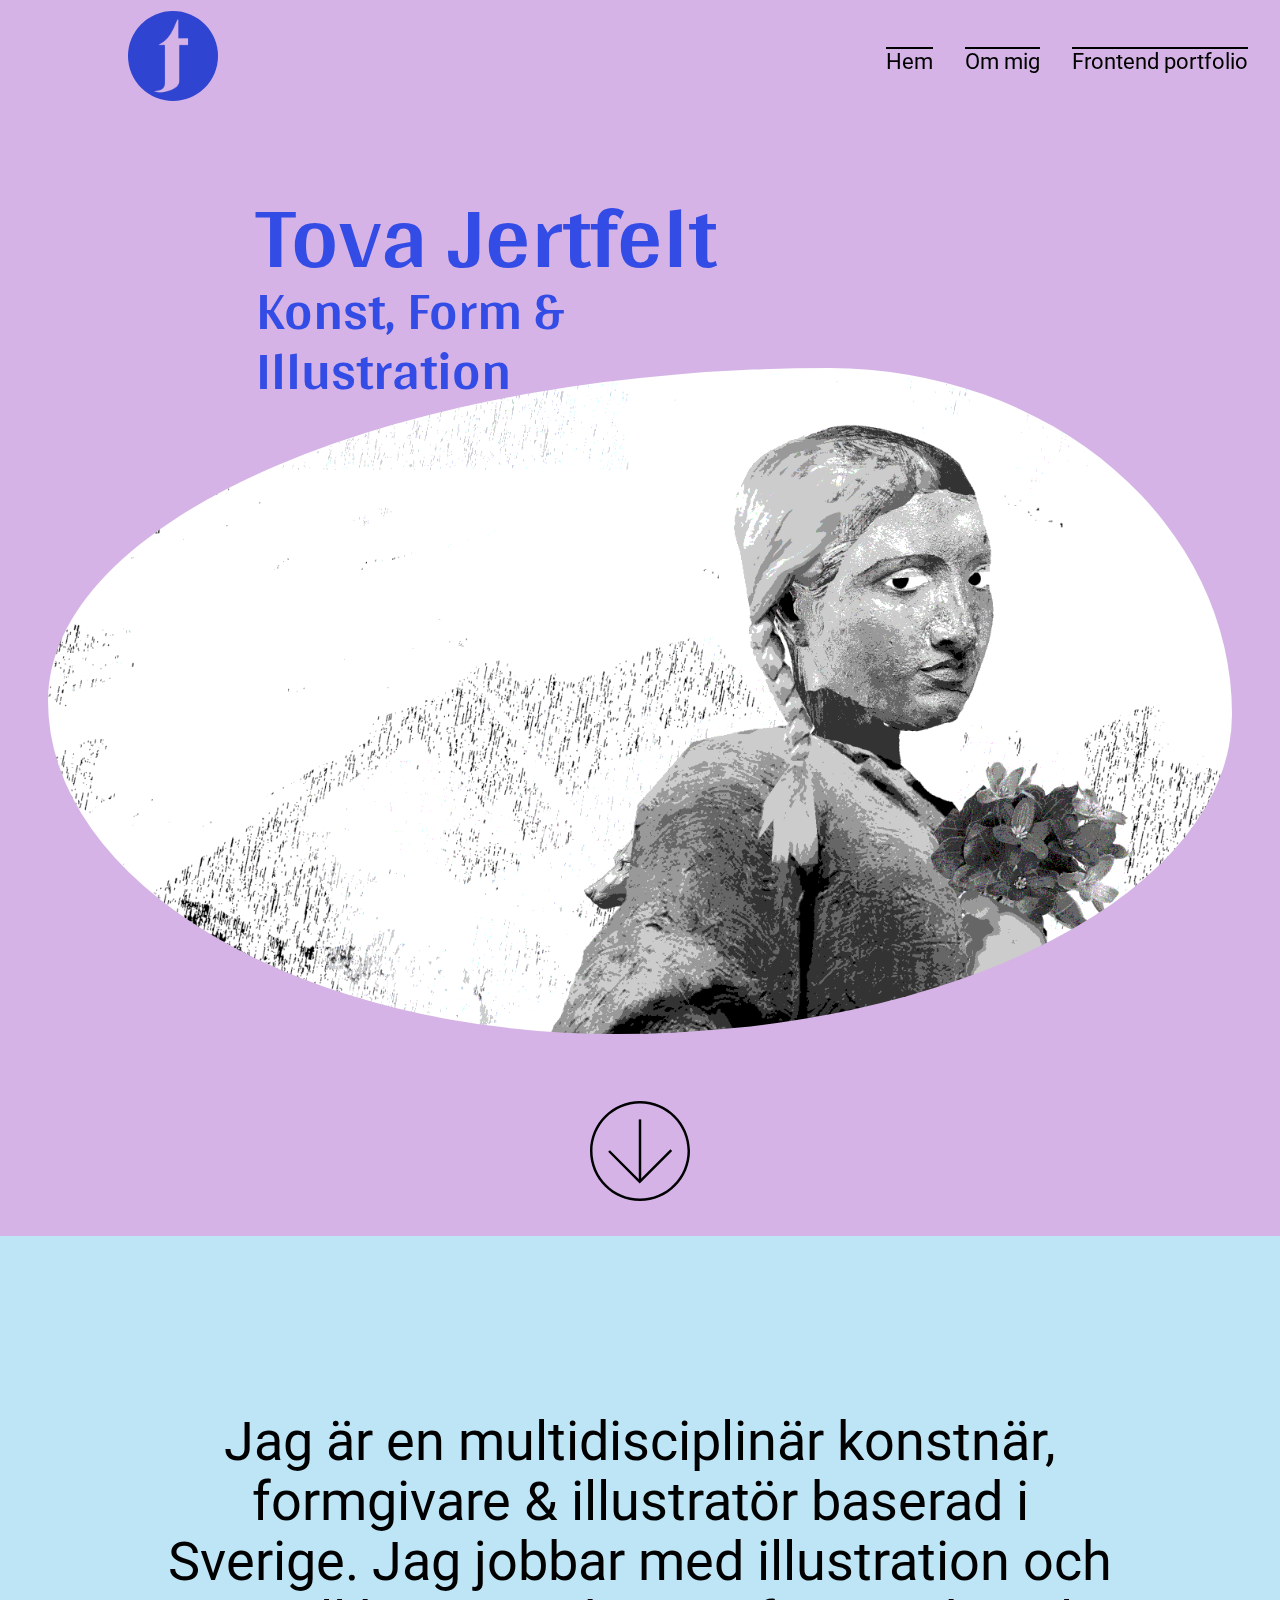
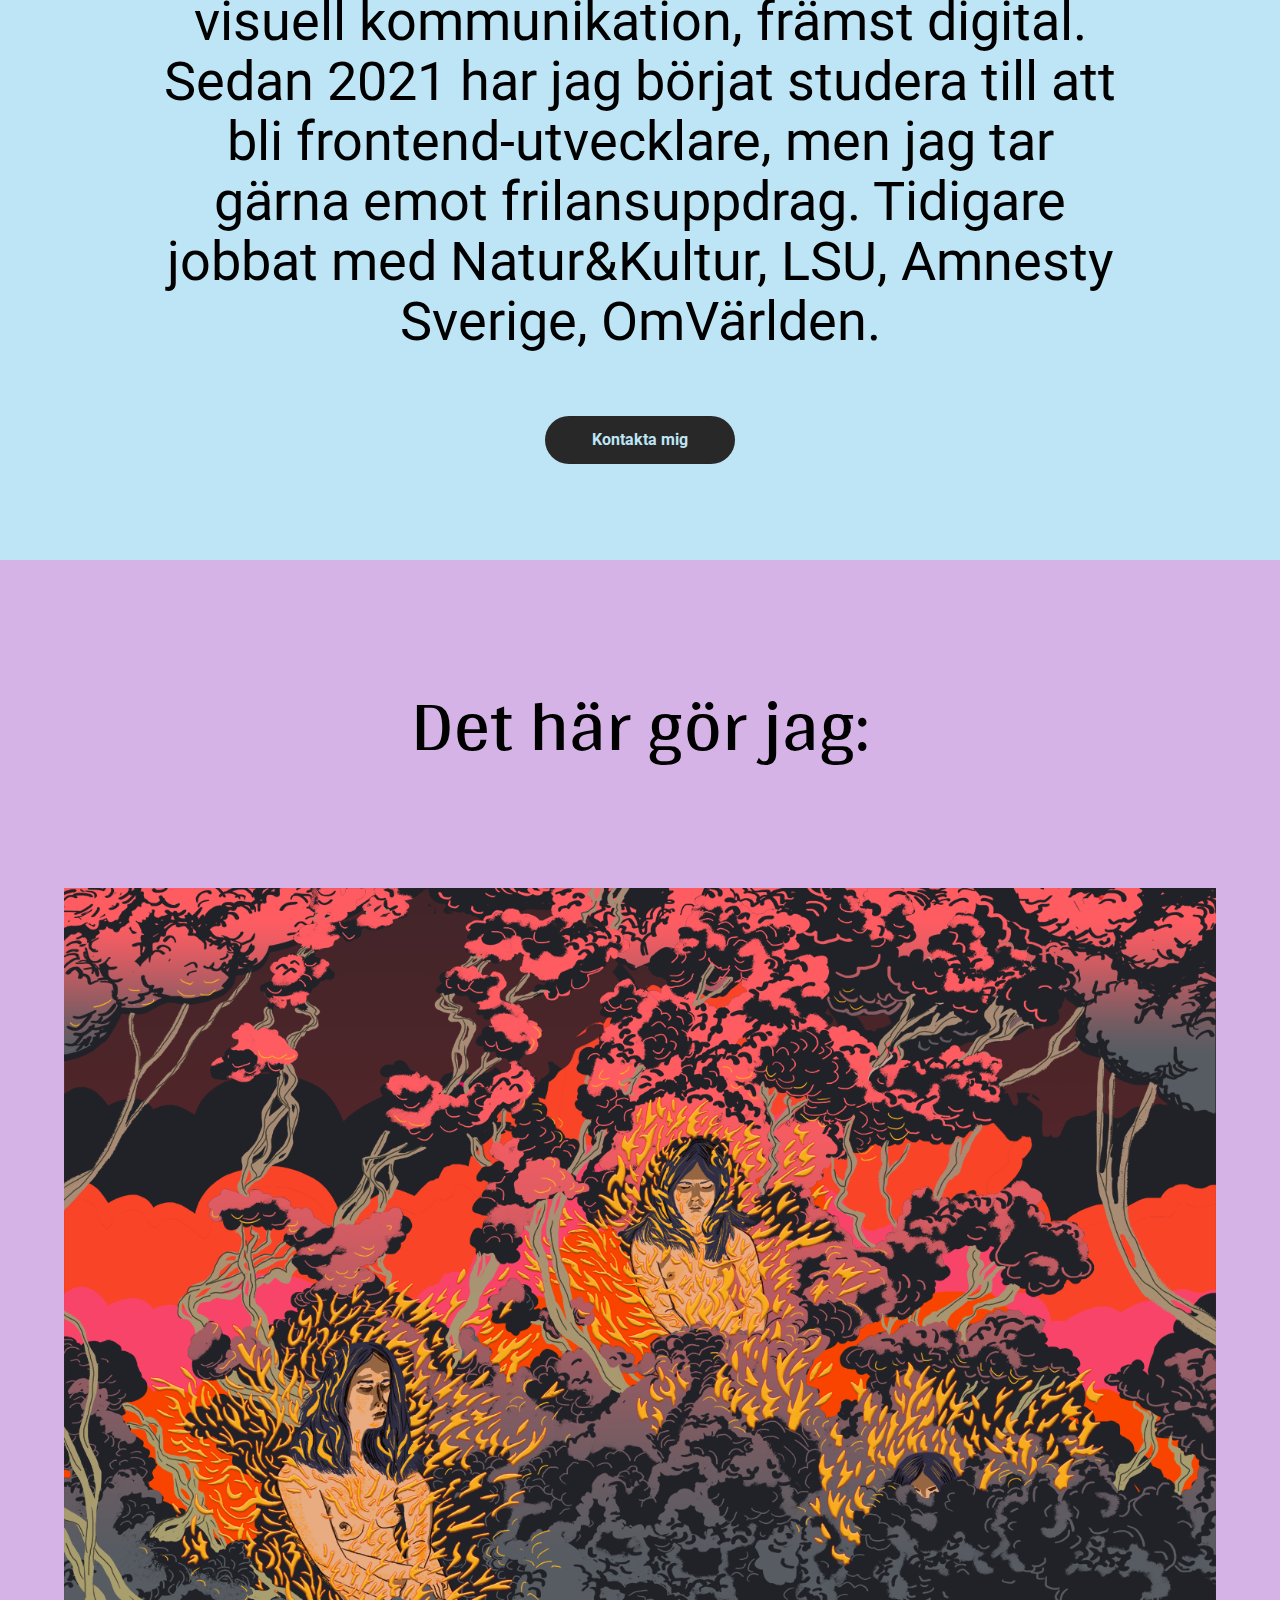
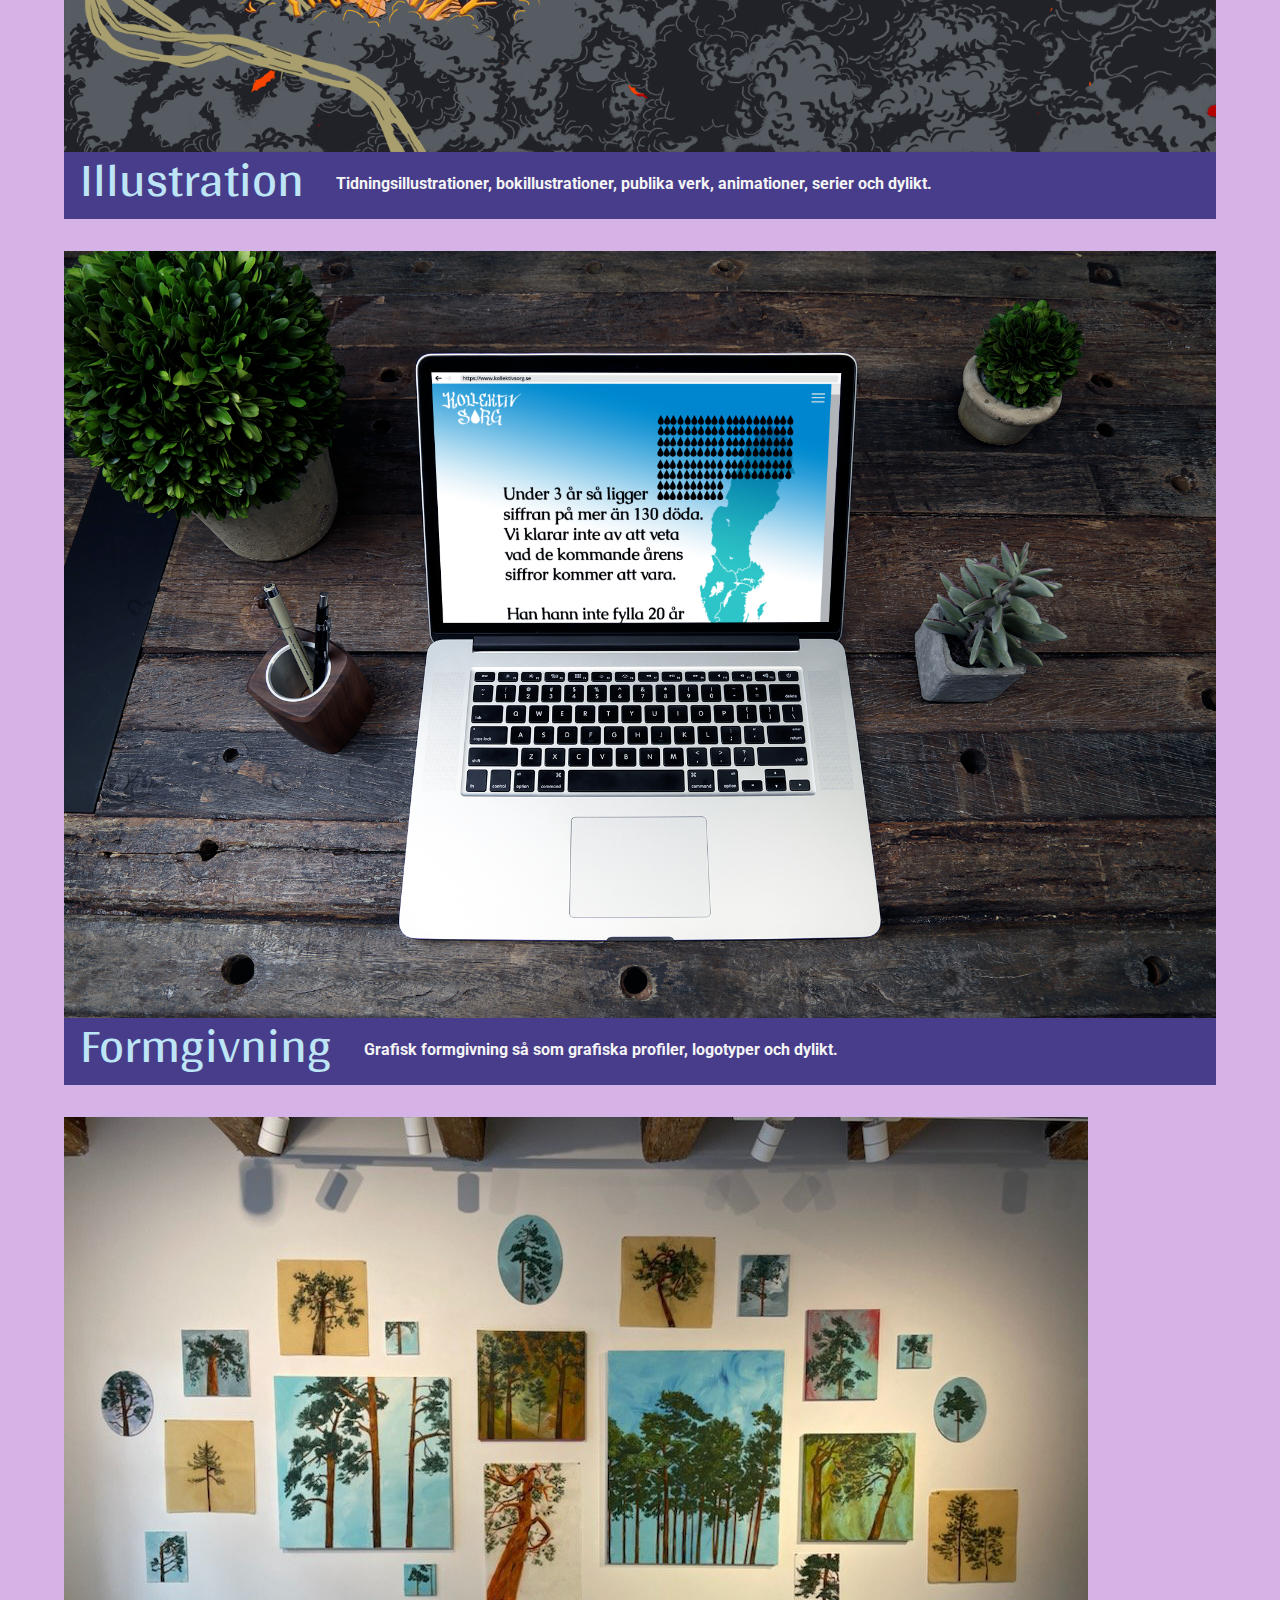
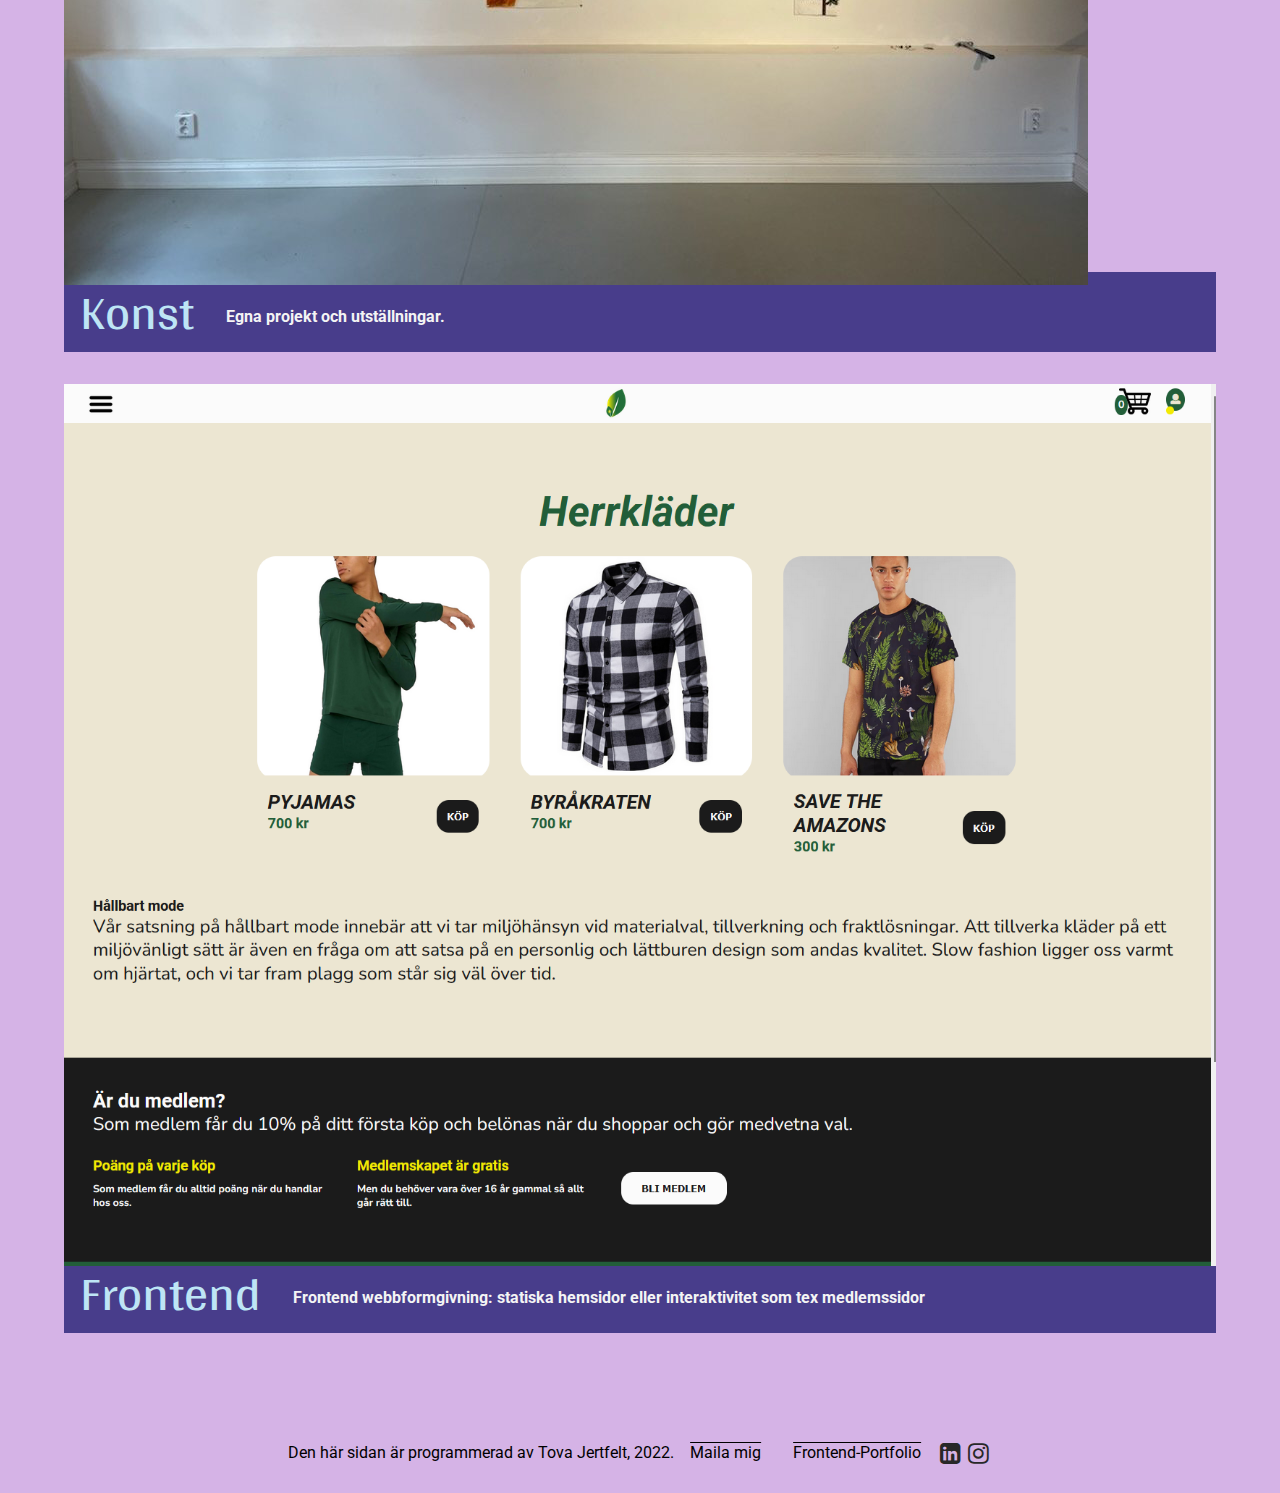
==== index.html @ d422f06a "Merge branch 'initial' into css-fixes" ====
<!DOCTYPE html>
<html lang="sv">
<head>


  <meta charset="UTF-8">
  <meta http-equiv="X-UA-Compatible" content="IE=edge">
  <meta name="viewport" content="width=device-width, initial-scale=1.0">

  <link rel="stylesheet" href="./styles/style.css">

  <link rel="preconnect" href="https://fonts.googleapis.com">

  <link rel="stylesheet" href="https://cdnjs.cloudflare.com/ajax/libs/font-awesome/4.7.0/css/font-awesome.min.css">

  <link rel="preconnect" href="https://fonts.gstatic.com" crossorigin>

  <link href="https://fonts.googleapis.com/css2?family=Arya:wght@400;700&family=Merriweather:ital,wght@0,700;0,900;1,700;1,900&family=Roboto:ital,wght@0,100;0,300;0,400;0,500;0,700;0,900;1,100;1,300;1,400;1,500;1,700;1,900&display=swap" rel="stylesheet">

  <link rel="stylesheet" href="https://cdnjs.cloudflare.com/ajax/libs/font-awesome/4.7.0/css/font-awesome.min.css">

  <link href="https://fonts.googleapis.com/icon?family=Material+Icons" rel="stylesheet">

  <link rel="stylesheet" href="./styles/style.css">
 <!--favicon logo-->
  <link rel="icon" href="./styles/logotype/favicon.ico">
  <link rel="icon" type="image/png" href="./styles/logotype/tova-jertfelt-logo-purple.png" sizes="16x16">
  <link rel="icon" type="image/png" href="./styles/logotype/tova-jertfelt-logo-purple.png" sizes="32x32">
  <link rel="apple-touch-icon" href="./styles/logotype/tova-jertfelt-logo-purple.png" sizes="144x144">

  <title>Tova Jertfelt</title>

</head>
<body id="homepage">
  <header id="site_header"
  class="">
    <nav>
      <img src="./styles/logotype/tova-jertfelt-logo-purple.png"
      class="homebutt"
      alt="jertfelt.com"
      style="height: 90px;
      border-radius: 50%;">

      <span>
      <a href="/"
      class="homebutt nav--link text--s">Hem</a>
      <p
      id="aboutMe"
      class="nav--link text--s"
      >Om mig
    </p>
      <a href="https://www.tovajertfelt.se"
      class="nav--link text--s">Frontend portfolio</a>
    </span>

    </nav>
  </header>

  <main class="homepage--main">
    <section id="homepageSection"
    class="section">
    <section  class="homepage--about">
      <div class="homepage--herotxt">
        <span class="homepage--img">
          <img
          src="./styles/img/TJ-GIF1-SDochNMR-hatkarlek_mindregif.gif">
        </span>

        <span class="homepage--heroheaders">
        <span class="homepage--header">
          <h1 class="text--xxl text--bold headerfont text--blue">
            Tova Jertfelt
          </h1>
        </span>
        <span class="homepage--header2">
          <h1 class="text--l text--bold headerfont text--blue">
            Konst, Form &  <br>Illustration
          </h1>
        </span>
      </span>
      </div>

      <div

      class="arrow">
      <a href="index.html#homepage--categoryheader">
        <svg preserveAspectRatio="xMidYMid meet"
        data-bbox="19.917 17 162 162"
        viewBox="19.917 17 162 162"
        height="100"
        width="100"
        xmlns="http://www.w3.org/2000/svg"
        data-type="color" role="presentation" aria-hidden="true" aria-labelledby="svgcid-dyvinacy1s4h"><title id="svgcid-dyvinacy1s4h"></title>
          <g>
              <path d="M100.917 179c-44.664 0-81-36.337-81-81 0-44.664 36.336-81 81-81s81 36.336 81 81c0 44.663-36.337 81-81 81zm0-158c-42.458 0-77 34.542-77 77s34.542 77 77 77 77-34.542 77-77-34.542-77-77-77z" fill="#000002" data-color="1"></path>
              <path fill="#000002" d="M102.917 46.796v100.945h-4V46.796h4z" data-color="1"></path>
              <path fill="#000002" d="M100.44 150.569L49.286 99.414l2.828-2.828 48.326 48.327 49.79-49.79 2.829 2.828-52.619 52.618z" data-color="1"></path>
          </g>
      </svg>
    </a>
      </div>
     <div
     class="homepage--aboutTXT">
      <h2 class="text--l text--center">    Jag är en multidisciplinär konstnär, formgivare & illustratör baserad i Sverige. Jag jobbar med illustration och visuell kommunikation, främst digital. Sedan 2021 har jag börjat studera till att bli frontend-utvecklare, men jag tar gärna emot frilansuppdrag. Tidigare jobbat med Natur&Kultur, LSU, Amnesty Sverige, OmVärlden.</h2>

      <div class="button--contact "  >
        <span class="button ">
          Kontakta mig
        </span>
        </a>
        </div>

     </div>
     <section class="homepage--categoryheader"
     id="homepage--categoryheader">
      <h2 class="text--xl headerfont ">Det här gör jag:</h2>
    </section>


    </section>

  <section id="allContentHomepage"
  class="categories--homepage ">


  </section>
  </section>

  <section
  id="illustrationSection"
  class="section  hidden">
  <section
  class="illustration__grid">
  <div class="illustration__grid--imagebutton pointer"
  id="illustrationOwnWork">
    <img src="./styles/img/Leopard--print.png"
    alt="Egna illustrationer">
    <h2 class="text--xl headerfont">Egna illustrationer</h2>
  </div>

  <div class="illustration__grid--imagebutton pointer"
  id="illustrationJob">
  <h2 class="text--xl headerfont">Uppdrag</h2>
    <img src="./styles/img/mona-monasar-modersmal-tova-jertfelt.png"
    alt="Jobb">

  </div>
  </section>

  </section>

  <section id="egnaillustrationerSection"
  class="section hidden">

  <div class="gallery__ownIllustrations" 
  id="galleryOwnIllustration">
    <div id="slidesIllustrationsOwn"
    class="gallery__row">
    <div id="slidesFirstCol"
    class="gallery__column"></div>
    <div id="slides2ndCol"
    class="gallery__column"></div>
      <!--responsive-->
    </div>
    
  </div>

  </section>

  <section id="uppdragillustrationerSection"
  class="section hidden">
  
  <div class="gallery__jobIllustrations" 
  id="galleryJobIllustration">
    <div id="slidesIllustrations"
    class="gallery__row">
    <div id="firstCol"
    class="gallery__column">
  </div>
    <div id="2ndCol"
    class="gallery__column">
  </div>
      <!--responsive-->
    </div>
    
  </div>
</section>

  <section
  id="konstSection"
  class="section konstSection hidden">
  <div id="konstGallery"
  class="margintop--l">

  </div>
  </section>

  <section
  id="formgivningSection"
  class="section  hidden">
  <div class="formgivning">
  <article class="formgivning__grid"
  id="formGallery">
  </article>
  <article class="formgivning__grid"
  id="singleFormGallery">
  </article>
  </div>
  </section>

  <section
  id="aboutmeSection"
  class="section  hidden">
  <div class="aboutme margintop--l">
    <div class="aboutme__row">
    <img src="./styles/img/tova--flames.png"
    class="img__round aboutme__row--firstImg">
    <!-- <img src="./styles/img/tova-jertfelt-foto-malin-lovkvist-stockholm-poetry.png"
    alt="Foto: Malin Lövkvist 2019"
    class="img__round mobile--hidden aboutme__row--secondImg"> -->
    <span class="aboutme__column">
      <h2 class="text--s">Mitt namn är:</h2>
    <h3 class="text--xxl headerfont text--blue">Tova Jertfelt</h3>
  
    <div class="slideshow__aboutme">
     
        <div>
          <p class="">Illustratör &#9734 Programmerare Konstnär  &#9733  Formgivare</p>
        </div>
    
    </div>
   
    </span>
  </div>
  <div class="aboutme__text">
    <p class="text--s">Jag är en multidisciplinär konstnär och illustratör baserad i Sverige. Jag jobbar med illustration och visuell kommunikation, främst digital. 2021 har jag börjat studera till att bli frontend-utvecklare. Jag kan därför jobba med allt från tidningsillustration till hemsidor.</p>
    <p class="text--s">&nbsp;&nbsp; I mitt konstnärskap så orienterar jag mig främst med ord och bild, gärna i korrelation antingen i form av spoken word eller text. Jag är intresserad av människans psyke, av klimatet, av samhällsfrågor. Jag ställer ut, kodar hemsidor, står på open poetry slams, och testar improteater där det finns möjlighet.</p>
    <p class="text--s"> &nbsp;&nbsp; I mitt arbete tar jag kraft och inspiration från mitt samhällsengagemang och min erfarenhet inom organisation, digitala medier, och tidning. Jag har jobbat som digital producent, som webbredaktör, Art Director, och snart förhoppningsvis som frontend-utvecklare. Jag är van att jobba frilans, själv och inom små som stora projekt.</p>
    <div class="button--contact aboutme__button"  >
      <span class="button ">
        Kontakta mig
      </span>
      </a>
      </div>
  </div>

  <hr>
  <div class="aboutme__content">

    <div class="aboutme__clients">
      <h2 class="text--m headerfont">Tidigare uppdragsgivare:</h2>
   
      <div class="slideshow__clients">
        <div class="scroll__clients">
          <div>
            <p>
              Natur & Kultur - RFSU  LSU - RE:Public - Frihet.se 
            </p>
            <p>
              Amnesty Sverige - WESCF - Teskedsorden - Södertälje Konsthall - Berwaldhallen -  Brand  -  Plan Sverige - Hållbara Gotland
          </p>
          </div>
        
        </div>
      </div>
    </div>
    <div class="aboutme__exhibitions">
      <h2 class="text--m headerfont">
        Utställningar:
      </h2>
      <div id="exhibitions"
      class="grid__exhibitions">
       
      </div>
    </div>
  </div>
  </div>

  </section>

  <section
  id="contactSection"
  class="section  hidden">
  <article class="contact__container">
      <span class="contact__txt">
        <h2 class="text--bold text--l text--purple">Kontakta mig?</h2>
        <p class="text--bold text--m text--cursive text--blue"> Kul att du vill höra av dig till mig! </p>
      </span>
     
      <div class="contact__info">
        <h3 class="text--bold text--s">Mina uppgifter:</h3>
        <span class="contact__info--row text--xs">
          <p>Mail:</p>
          <p>tovajertfelt@gmail.com</p>
        </span>
        <a class="text--bold text--xs" 
        href="mailto:tovajertfelt@gmail.com">
        Maila mig</a>
        <span class="contact__info--row text--xs">
          <p>Telefon:</p>
          <p>0736843438</p>
        </span>
        <span class="contact__info--row">
          <a class="text--bold text--xs" href="https://www.tovajertfelt.se">Frontend-Portfolio</a>
          </span>
          <a class="text--white"
          href="https://se.linkedin.com/in/tovajertfelt/"><i style="font-size:24px" class="fa">&#xf08c;</i></a>
          <a class="text--black"
          href="https://www.instagram.com/jertfelt/"><i style="font-size:24px"
            class="fa fa-instagram" aria-hidden="true"></i></a>
        </span>

      </div>
  </article>
  </section>

  <section id="errorPageSection" class="section hidden">


  </section>
  </main>
  <!-- <aside class="disclaimer__container disclaimer__transparentBack">
    <section class="disclaimer__show disclaimer__content">
      <img class="disclaimer--close" alt="Stäng"
      src="styles/img/icons/closing.png">
      <br><br>
      <h2 class="text--s">Letar du efter min programmering?</h2><br>
      <a href="https://www.tovajertfelt.se"
       class="pointer  text--s">Frontend portfolio</a>
    </section>

</aside> -->

  <footer id="site_footer"
  class="show">
    <p class="mobile--hidden">Den här sidan är programmerad av Tova Jertfelt, 2022.

    </p>
    <a class="nav--link" href="mailto:tovajertfelt@gmail.com">Maila mig</a>
    <a class="nav--link" href="https://www.tovajertfelt.se">Frontend-Portfolio</a>
    <a class="text--black"
    href="https://se.linkedin.com/in/tovajertfelt/"><i style="font-size:24px" class="fa">&#xf08c;</i></a>
    <a class="text--black"
    href="https://www.instagram.com/jertfelt/"><i style="font-size:24px"
      class="fa fa-instagram" aria-hidden="true"></i></a>
  </footer>



<script src="../js/views/showCategories.js"></script>
<script src="../js/utilities/utilities.js"></script>
<script src="../js/utilities/queryString.js"></script>
<script src="../js/views/showIllustration.js"></script>
<script src="../js/views/showExhibitions.js"></script>
<script src="../js/views/showFormgivning.js"></script>
<script src="../js/views/showKonst.js"></script>

</body>
</html>
---- styles/style.css ----
.hidden {
  display: none;
}

.show {
  display: block;
}

.under {
  z-index: 0;
}

.above {
  z-index: 30;
}

.pointer {
  cursor: pointer;
}

.margintop--l {
  margin-top: 5em;
}

.img__round {
  border-radius: 50%;
}

@media only screen and (max-width: 768px) {
  .mobile--hidden {
    display: none;
  }

}

html,
body,
div,
span,
applet,
object,
iframe,
h1,
h2,
h3,
h4,
h5,
h6,
p,
blockquote,
pre,
a,
abbr,
acronym,
address,
big,
cite,
code,
del,
dfn,
em,
img,
ins,
kbd,
q,
s,
samp,
small,
strike,
strong,
sub,
sup,
tt,
var,
b,
u,
i,
center,
dl,
dt,
dd,
ol,
ul,
li,
fieldset,
form,
label,
legend,
table,
caption,
tbody,
tfoot,
thead,
tr,
th,
td,
article,
aside,
canvas,
details,
embed,
figure,
figcaption,
footer,
header,
hgroup,
menu,
nav,
output,
ruby,
section,
summary,
time,
mark,
audio,
video {
  margin: 0;
  padding: 0;
  border: 0;
  font-size: 100%;
  font: inherit;
  vertical-align: baseline;
}

/* HTML5 display-role reset for older browsers */
article,
aside,
details,
figcaption,
figure,
footer,
header,
hgroup,
menu,
nav,
section {
  display: block;
}

body {
  line-height: 1;
}

ol,
ul {
  list-style: none;
}

blockquote,
q {
  quotes: none;
}

blockquote::before, blockquote::after {
  content: '';
  content: none;
}

q::before, q::after {
  content: '';
  content: none;
}

table {
  border-collapse: collapse;
  border-spacing: 0;
}

* {
  -webkit-box-sizing: border-box;
          box-sizing: border-box;
  padding: 0;
  margin: 0;
}

* {
  -webkit-box-sizing: border-box;
          box-sizing: border-box;
  padding: 0;
  margin: 0;
}

body {
  background: #d5b3e6;
  color: #000;
  font-family: "Roboto", sans-serif;
  overflow-x: auto;
  overflow-y: scroll;
  height: 100%;
}

main {
  margin-top: 3rem;
  padding-bottom: 2rem;
}

.headerfont {
  font-family: "Arya", Helvetica, sans-serif;
}

.text {
  font-family: "Roboto", sans-serif;
}

.text--lightblue {
  color: #bee5f5;
}

.text--white {
  color: #f4f4f4;
}

.text--font-black {
  color: #000;
}

.text--black {
  color: #282828;
}

.text--blue {
  color: #344ce6;
}

.text--purple {
  color: #483d8b;
}

.text--bold {
  font-weight: bold;
}

.text--cursive {
  font-style: italic;
}

.text--center {
  text-align: center;
}

.text--left {
  text-align: left;
}

.text--justified {
  text-align: justify;
}

.text--xxl {
  font-size: 90px;
  font-size: 5.625rem;
}

.text--xl {
  font-size: 72px;
  font-size: 4.5rem;
}

.text--l {
  font-size: 34px;
  font-size: 2.125rem;
}

@media only screen and (min-width: 768px) {
  .text--l {
    font-size: 54px;
    font-size: 3.375rem;
    line-height: 60px;
  }
}

.text--m {
  font-size: 48px;
  font-size: 3rem;
}

.text--s {
  font-size: 36px;
  font-size: 2.25rem;
  line-height: 42px;
}

@media only screen and (min-width: 768px) {
  .text--s {
    font-size: 22px;
    font-size: 1.375rem;
    line-height: 28px;
  }
}

@media only screen and (max-width: 600px) {
  .text--s {
    font-size: 20px;
    line-height: 22px;
  }
}

.text--xs {
  font-size: 20px;
  font-size: 1.25rem;
  line-height: 28px;
}

@media only screen and (min-width: 768px) {
  .text--xs {
    font-size: 1.3em;
    word-spacing: 10%;
    line-height: 2rem;
  }
}

.text--xxs {
  font-size: 18px;
  font-size: 1.125rem;
  line-height: 25px;
}

@media only screen and (min-width: 768px) {
  .text--xxs {
    font-size: 1.3em;
    word-spacing: 10%;
    line-height: 2rem;
  }
}

.text--width70 {
  width: 90%;
}

@media only screen and (min-width: 1070px) {
  .text--width70 {
    width: 70%;
  }
}

.button--contact {
  width: 190px;
  padding: 1rem;
  text-align: center;
  border-radius: 25px;
  border: none;
  background-color: #282828;
  color: #bee5f5;
  text-decoration: none;
  font-weight: bold;
}

.button--contact:hover {
  background-color: #f4f4f4;
  color: #282828;
}

.grid__exhibitions {
  margin: 0 auto;
  max-width: 1170px;
  display: -ms-grid;
  display: grid;
  -ms-grid-columns: (minmax(280px, 1fr))[auto-fit];
      grid-template-columns: repeat(auto-fit, minmax(280px, 1fr));
  grid-column-gap: 2rem;
  grid-row-gap: 1em;
  padding-top: 3em;
}

@media only screen and (max-width: 600px) {
  .grid__exhibitions {
    display: -webkit-box;
    display: -ms-flexbox;
    display: flex;
    -webkit-box-orient: vertical;
    -webkit-box-direction: normal;
        -ms-flex-direction: column;
            flex-direction: column;
    -webkit-box-align: start;
        -ms-flex-align: start;
            align-items: flex-start;
    -webkit-box-pack: center;
        -ms-flex-pack: center;
            justify-content: center;
  }
}

@media only screen and (max-width: 600px) and (max-width: 600px) {
  .grid__exhibitions p {
    font-size: 24px;
  }
}

.grid__exhibitions--exhibits {
  display: -webkit-box;
  display: -ms-flexbox;
  display: flex;
  -webkit-box-orient: vertical;
  -webkit-box-direction: normal;
      -ms-flex-direction: column;
          flex-direction: column;
  -webkit-box-align: start;
      -ms-flex-align: start;
          align-items: flex-start;
  -webkit-box-pack: center;
      -ms-flex-pack: center;
          justify-content: center;
  padding: 1rem;
}

@media only screen and (max-width: 600px) {
  .grid__exhibitions--exhibits {
    padding: 0rem;
  }
}

.grid__img {
  max-width: 100%;
}

@media only screen and (min-width: 1290px) {
  .grid__img {
    max-width: 1170px;
    min-width: 1170px;
  }
}

@media only screen and (max-width: 600px) {
  .grid__img {
    max-width: 100%;
  }
}

.grid__category {
  width: 90vw;
  margin: 0 auto;
  max-width: 1170px;
  display: -ms-grid;
  display: grid;
  -ms-grid-columns: (minmax(280px, 1fr))[auto-fit];
      grid-template-columns: repeat(auto-fit, minmax(280px, 1fr));
  grid-column-gap: 9rem;
  grid-row-gap: 9em;
}

.grid__category--txt {
  display: -webkit-box;
  display: -ms-flexbox;
  display: flex;
  -webkit-box-orient: horizontal;
  -webkit-box-direction: normal;
      -ms-flex-direction: row;
          flex-direction: row;
  -webkit-box-pack: between;
      -ms-flex-pack: between;
          justify-content: between;
  -webkit-box-align: center;
      -ms-flex-align: center;
          align-items: center;
  padding: 1rem;
  background-color: #483d8b;
  width: 100%;
  margin-bottom: 2em;
  margin-top: -1rem;
}

@media only screen and (max-width: 600px) {
  .grid__category--txt {
    width: 100%;
  }
}

@media only screen and (max-width: 600px) {
  .grid__category--txt h3 {
    font-size: 18px;
  }
}

.grid__category--txt h4 {
  margin-left: 2rem;
  margin-top: 10px;
}

@media only screen and (max-width: 768px) {
  .grid__category--txt h4 {
    line-height: 1.8rem;
  }
}

@media only screen and (min-width: 1290px) {
  .grid__category--txt {
    max-width: 900px;
  }
}

@media only screen and (min-width: 1290px) {
  .grid__category--txtabove {
    position: relative;
    top: -8em;
    left: 20%;
    padding: 1.5rem;
  }
}

@media only screen and (min-width: 1290px) {
  .skewedbg--black {
    background-color: #483d8b;
    -webkit-transform: skew(0deg);
            transform: skew(0deg);
    -moz-transform: skew(10deg);
    -o-transform: skew(10deg);
  }
}

@media only screen and (min-width: 1290px) {
  .skewedbg--reverse {
    -webkit-transform: skew(0deg);
            transform: skew(0deg);
    -moz-transform: skew(-10deg);
    -o-transform: skew(-10deg);
  }
}

.illustration__grid {
  min-height: 1000px;
  max-width: 1200px;
  margin: 0 auto;
  padding-top: 5em;
  display: -ms-grid;
  display: grid;
  gap: 1rem;
}

@media only screen and (min-width: 991px) {
  .illustration__grid {
    -ms-grid-columns: (1fr)[2];
        grid-template-columns: repeat(2, 1fr);
  }
}

.illustration__grid--imagebutton {
  margin-top: 4em;
  background-color: #000;
  color: #f4f4f4;
  padding: 2rem;
}

@media only screen and (max-width: 844px) {
  .illustration__grid--imagebutton {
    margin-top: 10px;
    background-color: #d5b3e6;
    color: #344ce6;
  }
}

.illustration__grid--imagebutton img {
  margin-top: 1rem;
  width: 100%;
}

.formgivning__grid {
  padding-top: 1em;
  max-width: 100%;
}

.formgivning__grid--item {
  margin-top: 8em;
  -ms-flex-wrap: wrap;
      flex-wrap: wrap;
}

.formgivning__grid--item h2 {
  padding-left: 1em;
  text-decoration: underline;
  margin-bottom: 0.5rem;
}

.formgivning__grid--item p {
  padding-left: 2.1em;
  width: 80%;
}

@media only screen and (max-width: 768px) {
  .formgivning__grid--item p {
    font-size: 20px;
    line-height: 1.8rem;
  }
}

.formgivning__grid--item img {
  max-width: 100%;
}

.slideshow__clients {
  padding-top: 2rem;
  padding-bottom: 2rem;
  color: #000;
  font-size: 2em;
  width: 100%;
  text-transform: uppercase;
}

@media only screen and (max-width: 600px) {
  .slideshow__clients {
    padding: 1rem;
  }
}

.scroll__clients {
  overflow: hidden;
  position: relative;
  display: -webkit-box;
  display: -ms-flexbox;
  display: flex;
}

.scroll__clients div {
  padding: 1em;
  -ms-flex-wrap: nowrap;
      flex-wrap: nowrap;
  width: 100%;
  text-transform: uppercase;
  -webkit-animation: animate 20s linear infinite;
          animation: animate 20s linear infinite;
}

@media only screen and (max-width: 600px) {
  .scroll__clients div {
    -webkit-animation: none;
            animation: none;
  }
}

@media only screen and (max-width: 600px) {
  .scroll__clients div {
    padding: 1rem;
  }
}

@-webkit-keyframes animate {
  0% {
    -webkit-transform: translateX(10%);
            transform: translateX(10%);
  }
  100% {
    -webkit-transform: translateX(-30%);
            transform: translateX(-30%);
  }
}

@keyframes animate {
  0% {
    -webkit-transform: translateX(10%);
            transform: translateX(10%);
  }
  100% {
    -webkit-transform: translateX(-30%);
            transform: translateX(-30%);
  }
}

#site_header {
  left: 0;
  margin-left: 0;
  width: 100%;
  z-index: 50;
  display: -webkit-box;
  display: -ms-flexbox;
  display: flex;
  -webkit-box-align: center;
      -ms-flex-align: center;
          align-items: center;
  -webkit-box-orient: horizontal;
  -webkit-box-direction: normal;
      -ms-flex-direction: row;
          flex-direction: row;
  -webkit-box-pack: center;
      -ms-flex-pack: center;
          justify-content: center;
  position: fixed;
  background-color: #d5b3e6;
  padding: 2rem;
  top: 0;
}

@media only screen and (max-width: 600px) {
  #site_header {
    padding: 1rem;
  }
}

nav {
  display: -webkit-box;
  display: -ms-flexbox;
  display: flex;
  -webkit-box-align: end;
      -ms-flex-align: end;
          align-items: flex-end;
  -webkit-box-orient: horizontal;
  -webkit-box-direction: normal;
      -ms-flex-direction: row;
          flex-direction: row;
  -ms-flex-pack: distribute;
      justify-content: space-around;
  padding-bottom: 3rem;
}

@media only screen and (max-width: 768px) {
  nav {
    padding-bottom: 5em;
  }
}

nav img {
  position: fixed;
  left: 10%;
  top: 0.7rem;
}

@media only screen and (max-width: 768px) {
  nav img {
    visibility: hidden;
  }
}

nav span {
  display: -webkit-box;
  display: -ms-flexbox;
  display: flex;
  -webkit-box-align: end;
      -ms-flex-align: end;
          align-items: flex-end;
  -webkit-box-orient: horizontal;
  -webkit-box-direction: normal;
      -ms-flex-direction: row;
          flex-direction: row;
  position: fixed;
  top: 2rem;
  right: 1rem;
}

@media only screen and (max-width: 768px) {
  nav span {
    right: 3rem;
  }
}

@media only screen and (max-width: 600px) {
  nav span {
    margin-left: 2rem;
  }
}

.nav--link {
  color: #000;
  text-decoration: overline;
  padding: 1rem;
}

.nav--link:hover {
  text-decoration: none;
  color: #344ce6;
}

.aboutme {
  padding: 3rem;
  padding-top: 5em;
}

@media only screen and (max-width: 600px) {
  .aboutme {
    padding: 1rem;
  }
}

@media only screen and (min-width: 600px) {
  .aboutme {
    padding: 5rem;
    margin: 4rem;
    max-width: 80%;
    margin: 0 auto;
  }
}

.aboutme hr {
  color: #344ce6;
  margin-bottom: 2rem;
}

@media only screen and (max-width: 600px) {
  .aboutme hr {
    visibility: hidden;
  }
}

@media only screen and (max-width: 600px) {
  .aboutme__content {
    padding: 1rem;
    width: 90%;
    margin: 0 auto;
  }
}

.aboutme__clients {
  width: 80%;
  margin: 0 auto;
  margin-top: 3rem;
}

@media only screen and (max-width: 600px) {
  .aboutme__clients {
    width: 100%;
  }
}

.aboutme__button {
  margin: 0 auto;
  margin-top: 2rem;
  margin-bottom: 2rem;
}

@media only screen and (max-width: 600px) {
  .aboutme__button {
    margin-bottom: 0;
  }
}

.aboutme__exhibitions {
  width: 80%;
  margin: 0 auto;
  padding-top: 3em;
}

@media only screen and (max-width: 600px) {
  .aboutme__exhibitions {
    padding: 1rem;
    width: 100%;
  }
}

.aboutme__exhibitions--exhibits {
  margin: 2rem;
}

.aboutme__exhibitions--exhibits p {
  line-height: 1.8rem;
}

.aboutme__text {
  width: 80%;
  margin: 0 auto;
  padding-bottom: 3rem;
}

@media only screen and (max-width: 600px) {
  .aboutme__text {
    padding: 0rem;
    width: 80%;
    -ms-flex-wrap: wrap;
        flex-wrap: wrap;
    margin: 0 auto;
    margin-left: 2rem;
    line-height: 2.8rem;
  }
  .aboutme__text p {
    line-height: 2rem;
  }
}

@media only screen and (min-width: 600px) {
  .aboutme__text {
    width: 80%;
  }
  .aboutme__text p {
    font-size: 18px;
  }
}

.aboutme__row {
  display: -webkit-box;
  display: -ms-flexbox;
  display: flex;
  -webkit-box-orient: horizontal;
  -webkit-box-direction: normal;
      -ms-flex-direction: row;
          flex-direction: row;
  -webkit-box-align: space-between;
      -ms-flex-align: space-between;
          align-items: space-between;
  -webkit-box-pack: start;
      -ms-flex-pack: start;
          justify-content: flex-start;
  -ms-flex-wrap: wrap;
      flex-wrap: wrap;
  margin-bottom: 1rem;
}

@media only screen and (min-width: 844px) {
  .aboutme__row {
    margin: 0 auto;
  }
}

@media only screen and (max-width: 600px) {
  .aboutme__row {
    padding: 0rem;
    width: 80%;
    -ms-flex-wrap: wrap;
        flex-wrap: wrap;
    margin: 0 auto;
    margin-left: 2rem;
  }
}

.aboutme__row p {
  max-width: 50%;
}

.aboutme__row img {
  max-width: 500px;
  margin-bottom: 3rem;
}

@media only screen and (min-width: 768px) {
  .aboutme__row img {
    max-width: 80%;
    margin-bottom: 1rem;
  }
}

@media only screen and (max-width: 600px) {
  .aboutme__row img {
    padding: 0rem;
    width: 100%;
    -ms-flex-wrap: wrap;
        flex-wrap: wrap;
    margin: 0 auto;
    margin-bottom: 1rem;
  }
}

@media only screen and (max-width: 768px) {
  .aboutme__row {
    -webkit-box-flex: 100%;
        -ms-flex: 100%;
            flex: 100%;
    max-width: 100%;
  }
}

@media only screen and (min-width: 600px) {
  .aboutme__row {
    max-width: 80%;
    margin: 0 auto;
  }
}

.aboutme__column {
  -webkit-box-flex: 80%;
      -ms-flex: 80%;
          flex: 80%;
  max-width: 80%;
}

.slideshow__aboutme {
  padding-top: 2rem;
  padding-bottom: 1rem;
  color: #000;
  font-size: 2em;
  width: 100%;
  text-transform: uppercase;
}

.contact__container {
  height: 90vh;
  margin: 0 auto;
  padding: 1rem;
  width: 100%;
  display: -webkit-box;
  display: -ms-flexbox;
  display: flex;
  -webkit-box-orient: vertical;
  -webkit-box-direction: normal;
      -ms-flex-direction: column;
          flex-direction: column;
  -webkit-box-align: start;
      -ms-flex-align: start;
          align-items: flex-start;
  -webkit-box-pack: center;
      -ms-flex-pack: center;
          justify-content: center;
  padding-top: 6em;
  -ms-flex-wrap: wrap;
      flex-wrap: wrap;
}

@media only screen and (max-width: 600px) {
  .contact__container {
    display: -webkit-box;
    display: -ms-flexbox;
    display: flex;
    -webkit-box-orient: vertical;
    -webkit-box-direction: normal;
        -ms-flex-direction: column;
            flex-direction: column;
    -webkit-box-align: center;
        -ms-flex-align: center;
            align-items: center;
    -webkit-box-pack: center;
        -ms-flex-pack: center;
            justify-content: center;
    max-width: 600px;
    width: 80%;
  }
}

@media only screen and (max-width: 600px) {
  .contact__txt h2 {
    font-size: 30px;
  }
}

.contact__txt p {
  max-width: 60%;
}

@media only screen and (max-width: 600px) {
  .contact__txt {
    margin: 0 auto;
  }
}

.contact__info {
  margin-top: 2em;
  background-color: #483d8b;
  min-width: 400px;
  color: #f4f4f4;
  padding: 2rem;
}

.contact__info a {
  color: #f4f4f4;
  font: 18px;
}

.contact__info--row {
  padding-top: 1rem;
  display: -webkit-box;
  display: -ms-flexbox;
  display: flex;
  -webkit-box-orient: horizontal;
  -webkit-box-direction: normal;
      -ms-flex-direction: row;
          flex-direction: row;
  -webkit-box-align: center;
      -ms-flex-align: center;
          align-items: center;
  -webkit-box-pack: justify;
      -ms-flex-pack: justify;
          justify-content: space-between;
}

@media only screen and (max-width: 600px) {
  .contact__info--row {
    display: -webkit-box;
    display: -ms-flexbox;
    display: flex;
    -webkit-box-orient: vertical;
    -webkit-box-direction: normal;
        -ms-flex-direction: column;
            flex-direction: column;
    -webkit-box-align: start;
        -ms-flex-align: start;
            align-items: flex-start;
    -webkit-box-pack: justify;
        -ms-flex-pack: justify;
            justify-content: space-between;
  }
}

@media only screen and (max-width: 600px) {
  .contact__info {
    max-width: 500px;
    max-width: 100%;
    margin: 1rem;
    margin-left: -1rem;
  }
}

.formgivning {
  margin: 0 auto;
  padding-top: 5em;
  width: 100%;
}

.formgivning__grid--abovegallery {
  z-index: 3;
  position: relative;
  top: 9em;
  left: 4em;
  width: 60px;
  -webkit-filter: drop-shadow(0 0 0.75rem #000);
          filter: drop-shadow(0 0 0.75rem #000);
}

@media only screen and (max-width: 768px) {
  .formgivning__grid--abovegallery {
    visibility: hidden;
  }
}

#site_footer {
  left: 0;
  margin-left: 0;
  width: 100%;
  z-index: 50;
  padding: 1rem;
  margin-top: 1rem;
  display: -webkit-box;
  display: -ms-flexbox;
  display: flex;
  -webkit-box-align: center;
      -ms-flex-align: center;
          align-items: center;
  -webkit-box-orient: horizontal;
  -webkit-box-direction: normal;
      -ms-flex-direction: row;
          flex-direction: row;
  -webkit-box-pack: center;
      -ms-flex-pack: center;
          justify-content: center;
}

#site_footer i {
  padding: 0.2rem;
}

#site_footer a :hover {
  color: #344ce6;
}

.homepage--section {
  padding: 0;
  margin-top: 2em;
  width: 100%;
}

.homepage--main {
  display: -webkit-box;
  display: -ms-flexbox;
  display: flex;
  -webkit-box-orient: vertical;
  -webkit-box-direction: normal;
      -ms-flex-direction: column;
          flex-direction: column;
  -webkit-box-align: center;
      -ms-flex-align: center;
          align-items: center;
  -webkit-box-pack: center;
      -ms-flex-pack: center;
          justify-content: center;
}

.homepage--about {
  margin-top: 8em;
  display: -webkit-box;
  display: -ms-flexbox;
  display: flex;
  -webkit-box-orient: vertical;
  -webkit-box-direction: normal;
      -ms-flex-direction: column;
          flex-direction: column;
  -webkit-box-align: center;
      -ms-flex-align: center;
          align-items: center;
  margin-bottom: 3em;
}

@media only screen and (max-width: 600px) {
  .homepage--about {
    padding-top: 5em;
    margin-top: 10em;
  }
}

.homepage--aboutTXT {
  background-color: #bee5f5;
  padding: 6em;
  margin-top: 2rem;
  margin-bottom: 3em;
  display: -webkit-box;
  display: -ms-flexbox;
  display: flex;
  -webkit-box-orient: vertical;
  -webkit-box-direction: normal;
      -ms-flex-direction: column;
          flex-direction: column;
  -webkit-box-align: center;
      -ms-flex-align: center;
          align-items: center;
}

@media only screen and (max-width: 600px) {
  .homepage--aboutTXT {
    padding: 2em;
    margin-top: 1em;
  }
}

.homepage--aboutTXT h2 {
  margin-top: 1rem;
  padding: 4rem;
}

@media only screen and (max-width: 600px) {
  .homepage--aboutTXT h2 {
    font-size: 24px;
    padding: 1rem;
    text-align: left;
    margin: 0;
    line-height: 2rem;
  }
}

.homepage--herotxt {
  display: -webkit-box;
  display: -ms-flexbox;
  display: flex;
  -webkit-box-orient: vertical;
  -webkit-box-direction: normal;
      -ms-flex-direction: column;
          flex-direction: column;
  padding-bottom: 1rem;
}

@media only screen and (max-width: 768px) {
  .homepage--herotxt {
    margin-top: -8em;
  }
}

.homepage--categoryheader {
  padding: 5em;
}

@media only screen and (max-width: 768px) {
  .homepage--categoryheader {
    padding: 1em;
  }
  .homepage--categoryheader h2 {
    font-size: 50px;
  }
}

.homepage--header {
  width: 100%;
  z-index: 40;
}

.homepage--header2 {
  width: 100%;
  z-index: 40;
}

.homepage--heroheaders {
  position: absolute;
  top: 190px;
  left: 20%;
}

@media only screen and (max-width: 600px) {
  .homepage--heroheaders {
    padding-top: 1em;
    margin-top: 2em;
  }
}

@media only screen and (max-width: 768px) {
  .homepage--heroheaders {
    margin-top: -2em;
    left: 10%;
  }
}

.homepage--img {
  margin: 3rem;
  margin-top: 12em;
}

.homepage--img img {
  max-width: 100%;
  border-radius: 66% 34% 52% 48% / 50% 52% 48% 50%;
}

@media only screen and (max-width: 600px) {
  .homepage--img {
    padding-top: 11em;
    margin-top: 4em;
  }
}

.arrow {
  z-index: 40;
}

.arrow:hover {
  opacity: 20%;
}

.gallery__simple {
  margin-top: 2rem;
}

.gallery__scroll--right {
  display: -webkit-box;
  display: -ms-flexbox;
  display: flex;
  overflow-x: auto;
}

.gallery__scroll--right img {
  margin-right: 15px;
  max-height: 700px;
}

@media only screen and (max-width: 768px) {
  .gallery__scroll--right img {
    max-height: 100%;
    margin-left: 15px;
    margin-bottom: 15px;
  }
}

@media only screen and (max-width: 768px) {
  .gallery__scroll--right {
    display: -webkit-box;
    display: -ms-flexbox;
    display: flex;
    overflow-x: none;
    -webkit-box-orient: vertical;
    -webkit-box-direction: normal;
        -ms-flex-direction: column;
            flex-direction: column;
  }
}

.gallery__row {
  display: -webkit-box;
  display: -ms-flexbox;
  display: flex;
  -ms-flex-wrap: wrap;
      flex-wrap: wrap;
  padding: 2rem;
}

.gallery__column {
  -webkit-box-flex: 50%;
      -ms-flex: 50%;
          flex: 50%;
  max-width: 50%;
  padding: 1rem;
}

@media only screen and (max-width: 768px) {
  .gallery__column {
    -webkit-box-flex: 100%;
        -ms-flex: 100%;
            flex: 100%;
    max-width: 100%;
  }
}

.gallery__column img {
  margin-top: 1rem;
  vertical-align: middle;
  width: 100%;
}

.gallery__column a {
  text-decoration: none;
}

.gallery__description {
  color: #f4f4f4;
  display: -webkit-box;
  display: -ms-flexbox;
  display: flex;
  background-color: #000;
  -webkit-box-align: center;
      -ms-flex-align: center;
          align-items: center;
  -ms-flex-wrap: wrap;
      flex-wrap: wrap;
  padding: 1rem;
  -webkit-box-pack: justify;
      -ms-flex-pack: justify;
          justify-content: space-between;
}

.gallery__description h4 {
  margin-top: 1rem;
}

.gallery--hoverfunction :hover {
  opacity: 70%;
}
/*# sourceMappingURL=style.css.map */
---- styles/style.css ----
.hidden {
  display: none;
}

.show {
  display: block;
}

.under {
  z-index: 0;
}

.above {
  z-index: 30;
}

.pointer {
  cursor: pointer;
}

.margintop--l {
  margin-top: 5em;
}

.img__round {
  border-radius: 50%;
}

@media only screen and (max-width: 768px) {
  .mobile--hidden {
    display: none;
  }

}

html,
body,
div,
span,
applet,
object,
iframe,
h1,
h2,
h3,
h4,
h5,
h6,
p,
blockquote,
pre,
a,
abbr,
acronym,
address,
big,
cite,
code,
del,
dfn,
em,
img,
ins,
kbd,
q,
s,
samp,
small,
strike,
strong,
sub,
sup,
tt,
var,
b,
u,
i,
center,
dl,
dt,
dd,
ol,
ul,
li,
fieldset,
form,
label,
legend,
table,
caption,
tbody,
tfoot,
thead,
tr,
th,
td,
article,
aside,
canvas,
details,
embed,
figure,
figcaption,
footer,
header,
hgroup,
menu,
nav,
output,
ruby,
section,
summary,
time,
mark,
audio,
video {
  margin: 0;
  padding: 0;
  border: 0;
  font-size: 100%;
  font: inherit;
  vertical-align: baseline;
}

/* HTML5 display-role reset for older browsers */
article,
aside,
details,
figcaption,
figure,
footer,
header,
hgroup,
menu,
nav,
section {
  display: block;
}

body {
  line-height: 1;
}

ol,
ul {
  list-style: none;
}

blockquote,
q {
  quotes: none;
}

blockquote::before, blockquote::after {
  content: '';
  content: none;
}

q::before, q::after {
  content: '';
  content: none;
}

table {
  border-collapse: collapse;
  border-spacing: 0;
}

* {
  -webkit-box-sizing: border-box;
          box-sizing: border-box;
  padding: 0;
  margin: 0;
}

* {
  -webkit-box-sizing: border-box;
          box-sizing: border-box;
  padding: 0;
  margin: 0;
}

body {
  background: #d5b3e6;
  color: #000;
  font-family: "Roboto", sans-serif;
  overflow-x: auto;
  overflow-y: scroll;
  height: 100%;
}

main {
  margin-top: 3rem;
  padding-bottom: 2rem;
}

.headerfont {
  font-family: "Arya", Helvetica, sans-serif;
}

.text {
  font-family: "Roboto", sans-serif;
}

.text--lightblue {
  color: #bee5f5;
}

.text--white {
  color: #f4f4f4;
}

.text--font-black {
  color: #000;
}

.text--black {
  color: #282828;
}

.text--blue {
  color: #344ce6;
}

.text--purple {
  color: #483d8b;
}

.text--bold {
  font-weight: bold;
}

.text--cursive {
  font-style: italic;
}

.text--center {
  text-align: center;
}

.text--left {
  text-align: left;
}

.text--justified {
  text-align: justify;
}

.text--xxl {
  font-size: 90px;
  font-size: 5.625rem;
}

.text--xl {
  font-size: 72px;
  font-size: 4.5rem;
}

.text--l {
  font-size: 34px;
  font-size: 2.125rem;
}

@media only screen and (min-width: 768px) {
  .text--l {
    font-size: 54px;
    font-size: 3.375rem;
    line-height: 60px;
  }
}

.text--m {
  font-size: 48px;
  font-size: 3rem;
}

.text--s {
  font-size: 36px;
  font-size: 2.25rem;
  line-height: 42px;
}

@media only screen and (min-width: 768px) {
  .text--s {
    font-size: 22px;
    font-size: 1.375rem;
    line-height: 28px;
  }
}

@media only screen and (max-width: 600px) {
  .text--s {
    font-size: 20px;
    line-height: 22px;
  }
}

.text--xs {
  font-size: 20px;
  font-size: 1.25rem;
  line-height: 28px;
}

@media only screen and (min-width: 768px) {
  .text--xs {
    font-size: 1.3em;
    word-spacing: 10%;
    line-height: 2rem;
  }
}

.text--xxs {
  font-size: 18px;
  font-size: 1.125rem;
  line-height: 25px;
}

@media only screen and (min-width: 768px) {
  .text--xxs {
    font-size: 1.3em;
    word-spacing: 10%;
    line-height: 2rem;
  }
}

.text--width70 {
  width: 90%;
}

@media only screen and (min-width: 1070px) {
  .text--width70 {
    width: 70%;
  }
}

.button--contact {
  width: 190px;
  padding: 1rem;
  text-align: center;
  border-radius: 25px;
  border: none;
  background-color: #282828;
  color: #bee5f5;
  text-decoration: none;
  font-weight: bold;
}

.button--contact:hover {
  background-color: #f4f4f4;
  color: #282828;
}

.grid__exhibitions {
  margin: 0 auto;
  max-width: 1170px;
  display: -ms-grid;
  display: grid;
  -ms-grid-columns: (minmax(280px, 1fr))[auto-fit];
      grid-template-columns: repeat(auto-fit, minmax(280px, 1fr));
  grid-column-gap: 2rem;
  grid-row-gap: 1em;
  padding-top: 3em;
}

@media only screen and (max-width: 600px) {
  .grid__exhibitions {
    display: -webkit-box;
    display: -ms-flexbox;
    display: flex;
    -webkit-box-orient: vertical;
    -webkit-box-direction: normal;
        -ms-flex-direction: column;
            flex-direction: column;
    -webkit-box-align: start;
        -ms-flex-align: start;
            align-items: flex-start;
    -webkit-box-pack: center;
        -ms-flex-pack: center;
            justify-content: center;
  }
}

@media only screen and (max-width: 600px) and (max-width: 600px) {
  .grid__exhibitions p {
    font-size: 24px;
  }
}

.grid__exhibitions--exhibits {
  display: -webkit-box;
  display: -ms-flexbox;
  display: flex;
  -webkit-box-orient: vertical;
  -webkit-box-direction: normal;
      -ms-flex-direction: column;
          flex-direction: column;
  -webkit-box-align: start;
      -ms-flex-align: start;
          align-items: flex-start;
  -webkit-box-pack: center;
      -ms-flex-pack: center;
          justify-content: center;
  padding: 1rem;
}

@media only screen and (max-width: 600px) {
  .grid__exhibitions--exhibits {
    padding: 0rem;
  }
}

.grid__img {
  max-width: 100%;
}

@media only screen and (min-width: 1290px) {
  .grid__img {
    max-width: 1170px;
    min-width: 1170px;
  }
}

@media only screen and (max-width: 600px) {
  .grid__img {
    max-width: 100%;
  }
}

.grid__category {
  width: 90vw;
  margin: 0 auto;
  max-width: 1170px;
  display: -ms-grid;
  display: grid;
  -ms-grid-columns: (minmax(280px, 1fr))[auto-fit];
      grid-template-columns: repeat(auto-fit, minmax(280px, 1fr));
  grid-column-gap: 9rem;
  grid-row-gap: 9em;
}

.grid__category--txt {
  display: -webkit-box;
  display: -ms-flexbox;
  display: flex;
  -webkit-box-orient: horizontal;
  -webkit-box-direction: normal;
      -ms-flex-direction: row;
          flex-direction: row;
  -webkit-box-pack: between;
      -ms-flex-pack: between;
          justify-content: between;
  -webkit-box-align: center;
      -ms-flex-align: center;
          align-items: center;
  padding: 1rem;
  background-color: #483d8b;
  width: 100%;
  margin-bottom: 2em;
  margin-top: -1rem;
}

@media only screen and (max-width: 600px) {
  .grid__category--txt {
    width: 100%;
  }
}

@media only screen and (max-width: 600px) {
  .grid__category--txt h3 {
    font-size: 18px;
  }
}

.grid__category--txt h4 {
  margin-left: 2rem;
  margin-top: 10px;
}

@media only screen and (max-width: 768px) {
  .grid__category--txt h4 {
    line-height: 1.8rem;
  }
}

@media only screen and (min-width: 1290px) {
  .grid__category--txt {
    max-width: 900px;
  }
}

@media only screen and (min-width: 1290px) {
  .grid__category--txtabove {
    position: relative;
    top: -8em;
    left: 20%;
    padding: 1.5rem;
  }
}

@media only screen and (min-width: 1290px) {
  .skewedbg--black {
    background-color: #483d8b;
    -webkit-transform: skew(0deg);
            transform: skew(0deg);
    -moz-transform: skew(10deg);
    -o-transform: skew(10deg);
  }
}

@media only screen and (min-width: 1290px) {
  .skewedbg--reverse {
    -webkit-transform: skew(0deg);
            transform: skew(0deg);
    -moz-transform: skew(-10deg);
    -o-transform: skew(-10deg);
  }
}

.illustration__grid {
  min-height: 1000px;
  max-width: 1200px;
  margin: 0 auto;
  padding-top: 5em;
  display: -ms-grid;
  display: grid;
  gap: 1rem;
}

@media only screen and (min-width: 991px) {
  .illustration__grid {
    -ms-grid-columns: (1fr)[2];
        grid-template-columns: repeat(2, 1fr);
  }
}

.illustration__grid--imagebutton {
  margin-top: 4em;
  background-color: #000;
  color: #f4f4f4;
  padding: 2rem;
}

@media only screen and (max-width: 844px) {
  .illustration__grid--imagebutton {
    margin-top: 10px;
    background-color: #d5b3e6;
    color: #344ce6;
  }
}

.illustration__grid--imagebutton img {
  margin-top: 1rem;
  width: 100%;
}

.formgivning__grid {
  padding-top: 1em;
  max-width: 100%;
}

.formgivning__grid--item {
  margin-top: 8em;
  -ms-flex-wrap: wrap;
      flex-wrap: wrap;
}

.formgivning__grid--item h2 {
  padding-left: 1em;
  text-decoration: underline;
  margin-bottom: 0.5rem;
}

.formgivning__grid--item p {
  padding-left: 2.1em;
  width: 80%;
}

@media only screen and (max-width: 768px) {
  .formgivning__grid--item p {
    font-size: 20px;
    line-height: 1.8rem;
  }
}

.formgivning__grid--item img {
  max-width: 100%;
}

.slideshow__clients {
  padding-top: 2rem;
  padding-bottom: 2rem;
  color: #000;
  font-size: 2em;
  width: 100%;
  text-transform: uppercase;
}

@media only screen and (max-width: 600px) {
  .slideshow__clients {
    padding: 1rem;
  }
}

.scroll__clients {
  overflow: hidden;
  position: relative;
  display: -webkit-box;
  display: -ms-flexbox;
  display: flex;
}

.scroll__clients div {
  padding: 1em;
  -ms-flex-wrap: nowrap;
      flex-wrap: nowrap;
  width: 100%;
  text-transform: uppercase;
  -webkit-animation: animate 20s linear infinite;
          animation: animate 20s linear infinite;
}

@media only screen and (max-width: 600px) {
  .scroll__clients div {
    -webkit-animation: none;
            animation: none;
  }
}

@media only screen and (max-width: 600px) {
  .scroll__clients div {
    padding: 1rem;
  }
}

@-webkit-keyframes animate {
  0% {
    -webkit-transform: translateX(10%);
            transform: translateX(10%);
  }
  100% {
    -webkit-transform: translateX(-30%);
            transform: translateX(-30%);
  }
}

@keyframes animate {
  0% {
    -webkit-transform: translateX(10%);
            transform: translateX(10%);
  }
  100% {
    -webkit-transform: translateX(-30%);
            transform: translateX(-30%);
  }
}

#site_header {
  left: 0;
  margin-left: 0;
  width: 100%;
  z-index: 50;
  display: -webkit-box;
  display: -ms-flexbox;
  display: flex;
  -webkit-box-align: center;
      -ms-flex-align: center;
          align-items: center;
  -webkit-box-orient: horizontal;
  -webkit-box-direction: normal;
      -ms-flex-direction: row;
          flex-direction: row;
  -webkit-box-pack: center;
      -ms-flex-pack: center;
          justify-content: center;
  position: fixed;
  background-color: #d5b3e6;
  padding: 2rem;
  top: 0;
}

@media only screen and (max-width: 600px) {
  #site_header {
    padding: 1rem;
  }
}

nav {
  display: -webkit-box;
  display: -ms-flexbox;
  display: flex;
  -webkit-box-align: end;
      -ms-flex-align: end;
          align-items: flex-end;
  -webkit-box-orient: horizontal;
  -webkit-box-direction: normal;
      -ms-flex-direction: row;
          flex-direction: row;
  -ms-flex-pack: distribute;
      justify-content: space-around;
  padding-bottom: 3rem;
}

@media only screen and (max-width: 768px) {
  nav {
    padding-bottom: 5em;
  }
}

nav img {
  position: fixed;
  left: 10%;
  top: 0.7rem;
}

@media only screen and (max-width: 768px) {
  nav img {
    visibility: hidden;
  }
}

nav span {
  display: -webkit-box;
  display: -ms-flexbox;
  display: flex;
  -webkit-box-align: end;
      -ms-flex-align: end;
          align-items: flex-end;
  -webkit-box-orient: horizontal;
  -webkit-box-direction: normal;
      -ms-flex-direction: row;
          flex-direction: row;
  position: fixed;
  top: 2rem;
  right: 1rem;
}

@media only screen and (max-width: 768px) {
  nav span {
    right: 3rem;
  }
}

@media only screen and (max-width: 600px) {
  nav span {
    margin-left: 2rem;
  }
}

.nav--link {
  color: #000;
  text-decoration: overline;
  padding: 1rem;
}

.nav--link:hover {
  text-decoration: none;
  color: #344ce6;
}

.aboutme {
  padding: 3rem;
  padding-top: 5em;
}

@media only screen and (max-width: 600px) {
  .aboutme {
    padding: 1rem;
  }
}

@media only screen and (min-width: 600px) {
  .aboutme {
    padding: 5rem;
    margin: 4rem;
    max-width: 80%;
    margin: 0 auto;
  }
}

.aboutme hr {
  color: #344ce6;
  margin-bottom: 2rem;
}

@media only screen and (max-width: 600px) {
  .aboutme hr {
    visibility: hidden;
  }
}

@media only screen and (max-width: 600px) {
  .aboutme__content {
    padding: 1rem;
    width: 90%;
    margin: 0 auto;
  }
}

.aboutme__clients {
  width: 80%;
  margin: 0 auto;
  margin-top: 3rem;
}

@media only screen and (max-width: 600px) {
  .aboutme__clients {
    width: 100%;
  }
}

.aboutme__button {
  margin: 0 auto;
  margin-top: 2rem;
  margin-bottom: 2rem;
}

@media only screen and (max-width: 600px) {
  .aboutme__button {
    margin-bottom: 0;
  }
}

.aboutme__exhibitions {
  width: 80%;
  margin: 0 auto;
  padding-top: 3em;
}

@media only screen and (max-width: 600px) {
  .aboutme__exhibitions {
    padding: 1rem;
    width: 100%;
  }
}

.aboutme__exhibitions--exhibits {
  margin: 2rem;
}

.aboutme__exhibitions--exhibits p {
  line-height: 1.8rem;
}

.aboutme__text {
  width: 80%;
  margin: 0 auto;
  padding-bottom: 3rem;
}

@media only screen and (max-width: 600px) {
  .aboutme__text {
    padding: 0rem;
    width: 80%;
    -ms-flex-wrap: wrap;
        flex-wrap: wrap;
    margin: 0 auto;
    margin-left: 2rem;
    line-height: 2.8rem;
  }
  .aboutme__text p {
    line-height: 2rem;
  }
}

@media only screen and (min-width: 600px) {
  .aboutme__text {
    width: 80%;
  }
  .aboutme__text p {
    font-size: 18px;
  }
}

.aboutme__row {
  display: -webkit-box;
  display: -ms-flexbox;
  display: flex;
  -webkit-box-orient: horizontal;
  -webkit-box-direction: normal;
      -ms-flex-direction: row;
          flex-direction: row;
  -webkit-box-align: space-between;
      -ms-flex-align: space-between;
          align-items: space-between;
  -webkit-box-pack: start;
      -ms-flex-pack: start;
          justify-content: flex-start;
  -ms-flex-wrap: wrap;
      flex-wrap: wrap;
  margin-bottom: 1rem;
}

@media only screen and (min-width: 844px) {
  .aboutme__row {
    margin: 0 auto;
  }
}

@media only screen and (max-width: 600px) {
  .aboutme__row {
    padding: 0rem;
    width: 80%;
    -ms-flex-wrap: wrap;
        flex-wrap: wrap;
    margin: 0 auto;
    margin-left: 2rem;
  }
}

.aboutme__row p {
  max-width: 50%;
}

.aboutme__row img {
  max-width: 500px;
  margin-bottom: 3rem;
}

@media only screen and (min-width: 768px) {
  .aboutme__row img {
    max-width: 80%;
    margin-bottom: 1rem;
  }
}

@media only screen and (max-width: 600px) {
  .aboutme__row img {
    padding: 0rem;
    width: 100%;
    -ms-flex-wrap: wrap;
        flex-wrap: wrap;
    margin: 0 auto;
    margin-bottom: 1rem;
  }
}

@media only screen and (max-width: 768px) {
  .aboutme__row {
    -webkit-box-flex: 100%;
        -ms-flex: 100%;
            flex: 100%;
    max-width: 100%;
  }
}

@media only screen and (min-width: 600px) {
  .aboutme__row {
    max-width: 80%;
    margin: 0 auto;
  }
}

.aboutme__column {
  -webkit-box-flex: 80%;
      -ms-flex: 80%;
          flex: 80%;
  max-width: 80%;
}

.slideshow__aboutme {
  padding-top: 2rem;
  padding-bottom: 1rem;
  color: #000;
  font-size: 2em;
  width: 100%;
  text-transform: uppercase;
}

.contact__container {
  height: 90vh;
  margin: 0 auto;
  padding: 1rem;
  width: 100%;
  display: -webkit-box;
  display: -ms-flexbox;
  display: flex;
  -webkit-box-orient: vertical;
  -webkit-box-direction: normal;
      -ms-flex-direction: column;
          flex-direction: column;
  -webkit-box-align: start;
      -ms-flex-align: start;
          align-items: flex-start;
  -webkit-box-pack: center;
      -ms-flex-pack: center;
          justify-content: center;
  padding-top: 6em;
  -ms-flex-wrap: wrap;
      flex-wrap: wrap;
}

@media only screen and (max-width: 600px) {
  .contact__container {
    display: -webkit-box;
    display: -ms-flexbox;
    display: flex;
    -webkit-box-orient: vertical;
    -webkit-box-direction: normal;
        -ms-flex-direction: column;
            flex-direction: column;
    -webkit-box-align: center;
        -ms-flex-align: center;
            align-items: center;
    -webkit-box-pack: center;
        -ms-flex-pack: center;
            justify-content: center;
    max-width: 600px;
    width: 80%;
  }
}

@media only screen and (max-width: 600px) {
  .contact__txt h2 {
    font-size: 30px;
  }
}

.contact__txt p {
  max-width: 60%;
}

@media only screen and (max-width: 600px) {
  .contact__txt {
    margin: 0 auto;
  }
}

.contact__info {
  margin-top: 2em;
  background-color: #483d8b;
  min-width: 400px;
  color: #f4f4f4;
  padding: 2rem;
}

.contact__info a {
  color: #f4f4f4;
  font: 18px;
}

.contact__info--row {
  padding-top: 1rem;
  display: -webkit-box;
  display: -ms-flexbox;
  display: flex;
  -webkit-box-orient: horizontal;
  -webkit-box-direction: normal;
      -ms-flex-direction: row;
          flex-direction: row;
  -webkit-box-align: center;
      -ms-flex-align: center;
          align-items: center;
  -webkit-box-pack: justify;
      -ms-flex-pack: justify;
          justify-content: space-between;
}

@media only screen and (max-width: 600px) {
  .contact__info--row {
    display: -webkit-box;
    display: -ms-flexbox;
    display: flex;
    -webkit-box-orient: vertical;
    -webkit-box-direction: normal;
        -ms-flex-direction: column;
            flex-direction: column;
    -webkit-box-align: start;
        -ms-flex-align: start;
            align-items: flex-start;
    -webkit-box-pack: justify;
        -ms-flex-pack: justify;
            justify-content: space-between;
  }
}

@media only screen and (max-width: 600px) {
  .contact__info {
    max-width: 500px;
    max-width: 100%;
    margin: 1rem;
    margin-left: -1rem;
  }
}

.formgivning {
  margin: 0 auto;
  padding-top: 5em;
  width: 100%;
}

.formgivning__grid--abovegallery {
  z-index: 3;
  position: relative;
  top: 9em;
  left: 4em;
  width: 60px;
  -webkit-filter: drop-shadow(0 0 0.75rem #000);
          filter: drop-shadow(0 0 0.75rem #000);
}

@media only screen and (max-width: 768px) {
  .formgivning__grid--abovegallery {
    visibility: hidden;
  }
}

#site_footer {
  left: 0;
  margin-left: 0;
  width: 100%;
  z-index: 50;
  padding: 1rem;
  margin-top: 1rem;
  display: -webkit-box;
  display: -ms-flexbox;
  display: flex;
  -webkit-box-align: center;
      -ms-flex-align: center;
          align-items: center;
  -webkit-box-orient: horizontal;
  -webkit-box-direction: normal;
      -ms-flex-direction: row;
          flex-direction: row;
  -webkit-box-pack: center;
      -ms-flex-pack: center;
          justify-content: center;
}

#site_footer i {
  padding: 0.2rem;
}

#site_footer a :hover {
  color: #344ce6;
}

.homepage--section {
  padding: 0;
  margin-top: 2em;
  width: 100%;
}

.homepage--main {
  display: -webkit-box;
  display: -ms-flexbox;
  display: flex;
  -webkit-box-orient: vertical;
  -webkit-box-direction: normal;
      -ms-flex-direction: column;
          flex-direction: column;
  -webkit-box-align: center;
      -ms-flex-align: center;
          align-items: center;
  -webkit-box-pack: center;
      -ms-flex-pack: center;
          justify-content: center;
}

.homepage--about {
  margin-top: 8em;
  display: -webkit-box;
  display: -ms-flexbox;
  display: flex;
  -webkit-box-orient: vertical;
  -webkit-box-direction: normal;
      -ms-flex-direction: column;
          flex-direction: column;
  -webkit-box-align: center;
      -ms-flex-align: center;
          align-items: center;
  margin-bottom: 3em;
}

@media only screen and (max-width: 600px) {
  .homepage--about {
    padding-top: 5em;
    margin-top: 10em;
  }
}

.homepage--aboutTXT {
  background-color: #bee5f5;
  padding: 6em;
  margin-top: 2rem;
  margin-bottom: 3em;
  display: -webkit-box;
  display: -ms-flexbox;
  display: flex;
  -webkit-box-orient: vertical;
  -webkit-box-direction: normal;
      -ms-flex-direction: column;
          flex-direction: column;
  -webkit-box-align: center;
      -ms-flex-align: center;
          align-items: center;
}

@media only screen and (max-width: 600px) {
  .homepage--aboutTXT {
    padding: 2em;
    margin-top: 1em;
  }
}

.homepage--aboutTXT h2 {
  margin-top: 1rem;
  padding: 4rem;
}

@media only screen and (max-width: 600px) {
  .homepage--aboutTXT h2 {
    font-size: 24px;
    padding: 1rem;
    text-align: left;
    margin: 0;
    line-height: 2rem;
  }
}

.homepage--herotxt {
  display: -webkit-box;
  display: -ms-flexbox;
  display: flex;
  -webkit-box-orient: vertical;
  -webkit-box-direction: normal;
      -ms-flex-direction: column;
          flex-direction: column;
  padding-bottom: 1rem;
}

@media only screen and (max-width: 768px) {
  .homepage--herotxt {
    margin-top: -8em;
  }
}

.homepage--categoryheader {
  padding: 5em;
}

@media only screen and (max-width: 768px) {
  .homepage--categoryheader {
    padding: 1em;
  }
  .homepage--categoryheader h2 {
    font-size: 50px;
  }
}

.homepage--header {
  width: 100%;
  z-index: 40;
}

.homepage--header2 {
  width: 100%;
  z-index: 40;
}

.homepage--heroheaders {
  position: absolute;
  top: 190px;
  left: 20%;
}

@media only screen and (max-width: 600px) {
  .homepage--heroheaders {
    padding-top: 1em;
    margin-top: 2em;
  }
}

@media only screen and (max-width: 768px) {
  .homepage--heroheaders {
    margin-top: -2em;
    left: 10%;
  }
}

.homepage--img {
  margin: 3rem;
  margin-top: 12em;
}

.homepage--img img {
  max-width: 100%;
  border-radius: 66% 34% 52% 48% / 50% 52% 48% 50%;
}

@media only screen and (max-width: 600px) {
  .homepage--img {
    padding-top: 11em;
    margin-top: 4em;
  }
}

.arrow {
  z-index: 40;
}

.arrow:hover {
  opacity: 20%;
}

.gallery__simple {
  margin-top: 2rem;
}

.gallery__scroll--right {
  display: -webkit-box;
  display: -ms-flexbox;
  display: flex;
  overflow-x: auto;
}

.gallery__scroll--right img {
  margin-right: 15px;
  max-height: 700px;
}

@media only screen and (max-width: 768px) {
  .gallery__scroll--right img {
    max-height: 100%;
    margin-left: 15px;
    margin-bottom: 15px;
  }
}

@media only screen and (max-width: 768px) {
  .gallery__scroll--right {
    display: -webkit-box;
    display: -ms-flexbox;
    display: flex;
    overflow-x: none;
    -webkit-box-orient: vertical;
    -webkit-box-direction: normal;
        -ms-flex-direction: column;
            flex-direction: column;
  }
}

.gallery__row {
  display: -webkit-box;
  display: -ms-flexbox;
  display: flex;
  -ms-flex-wrap: wrap;
      flex-wrap: wrap;
  padding: 2rem;
}

.gallery__column {
  -webkit-box-flex: 50%;
      -ms-flex: 50%;
          flex: 50%;
  max-width: 50%;
  padding: 1rem;
}

@media only screen and (max-width: 768px) {
  .gallery__column {
    -webkit-box-flex: 100%;
        -ms-flex: 100%;
            flex: 100%;
    max-width: 100%;
  }
}

.gallery__column img {
  margin-top: 1rem;
  vertical-align: middle;
  width: 100%;
}

.gallery__column a {
  text-decoration: none;
}

.gallery__description {
  color: #f4f4f4;
  display: -webkit-box;
  display: -ms-flexbox;
  display: flex;
  background-color: #000;
  -webkit-box-align: center;
      -ms-flex-align: center;
          align-items: center;
  -ms-flex-wrap: wrap;
      flex-wrap: wrap;
  padding: 1rem;
  -webkit-box-pack: justify;
      -ms-flex-pack: justify;
          justify-content: space-between;
}

.gallery__description h4 {
  margin-top: 1rem;
}

.gallery--hoverfunction :hover {
  opacity: 70%;
}
/*# sourceMappingURL=style.css.map */
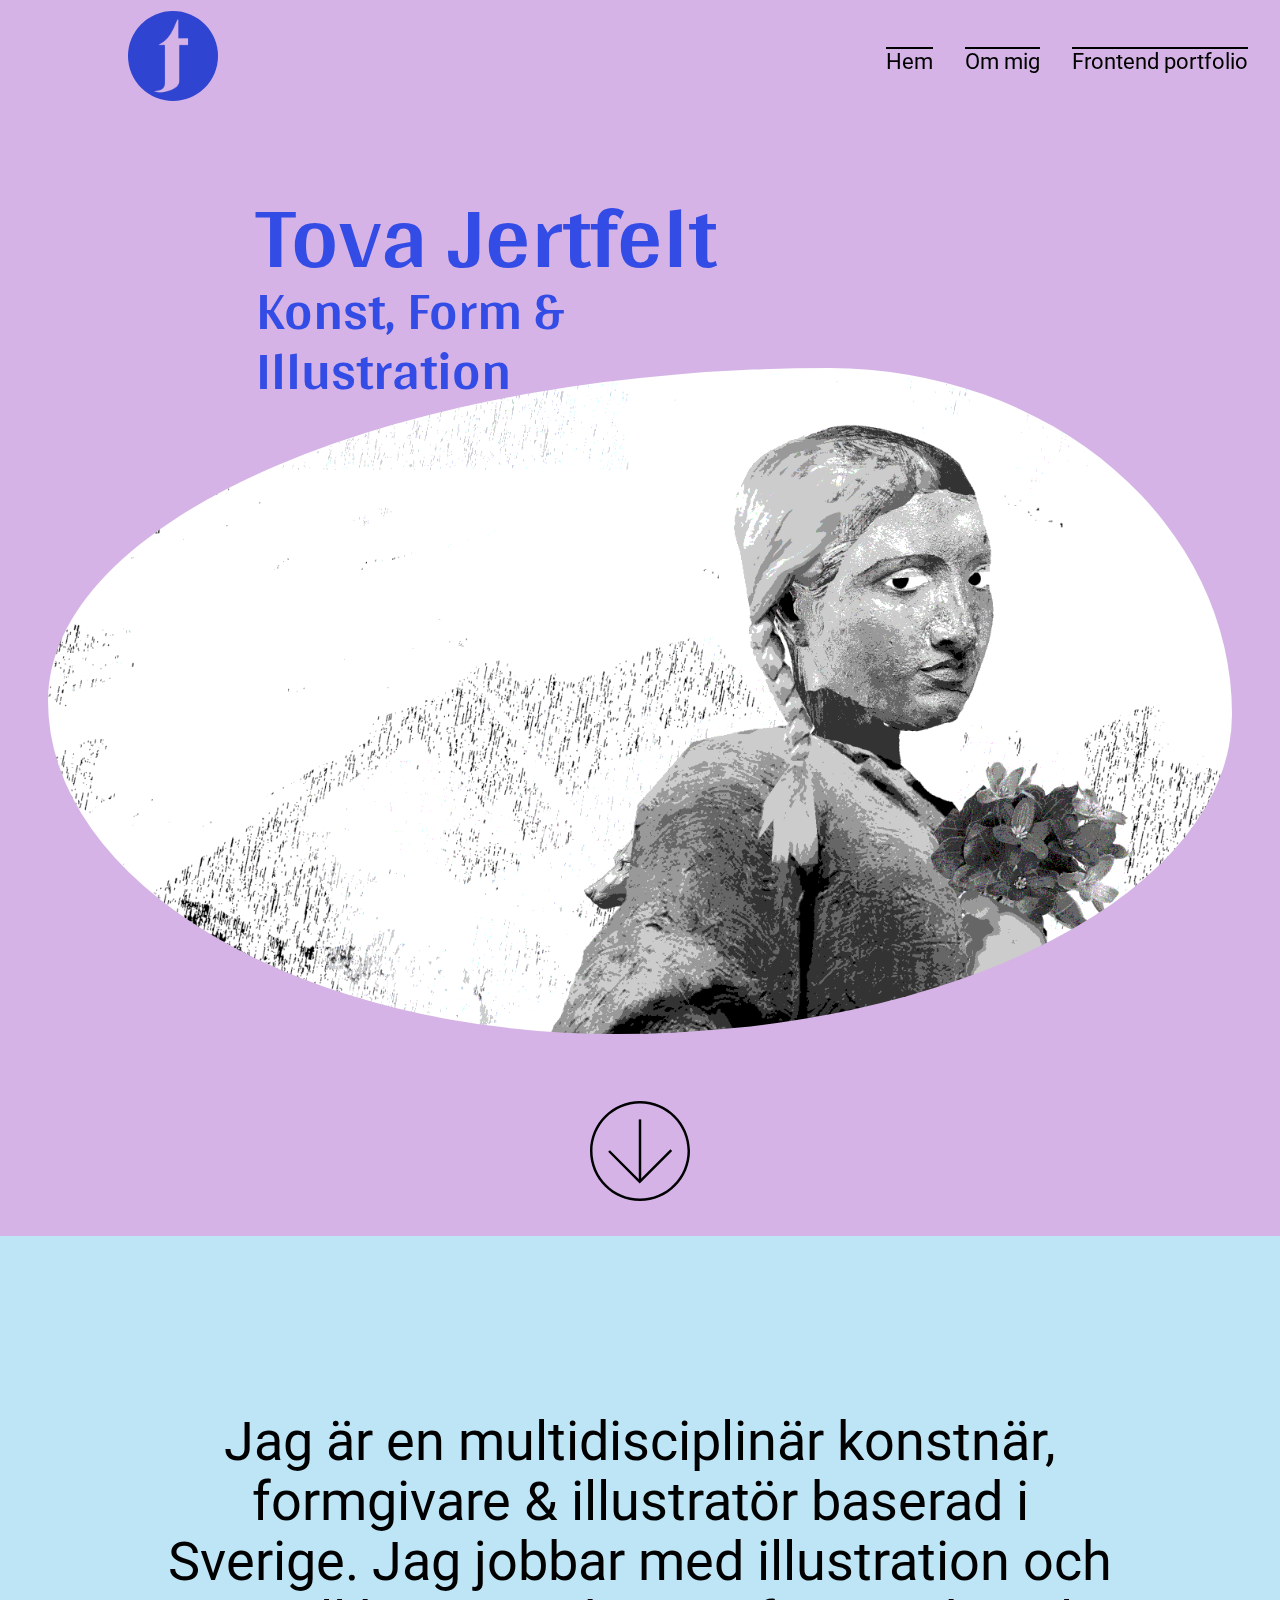
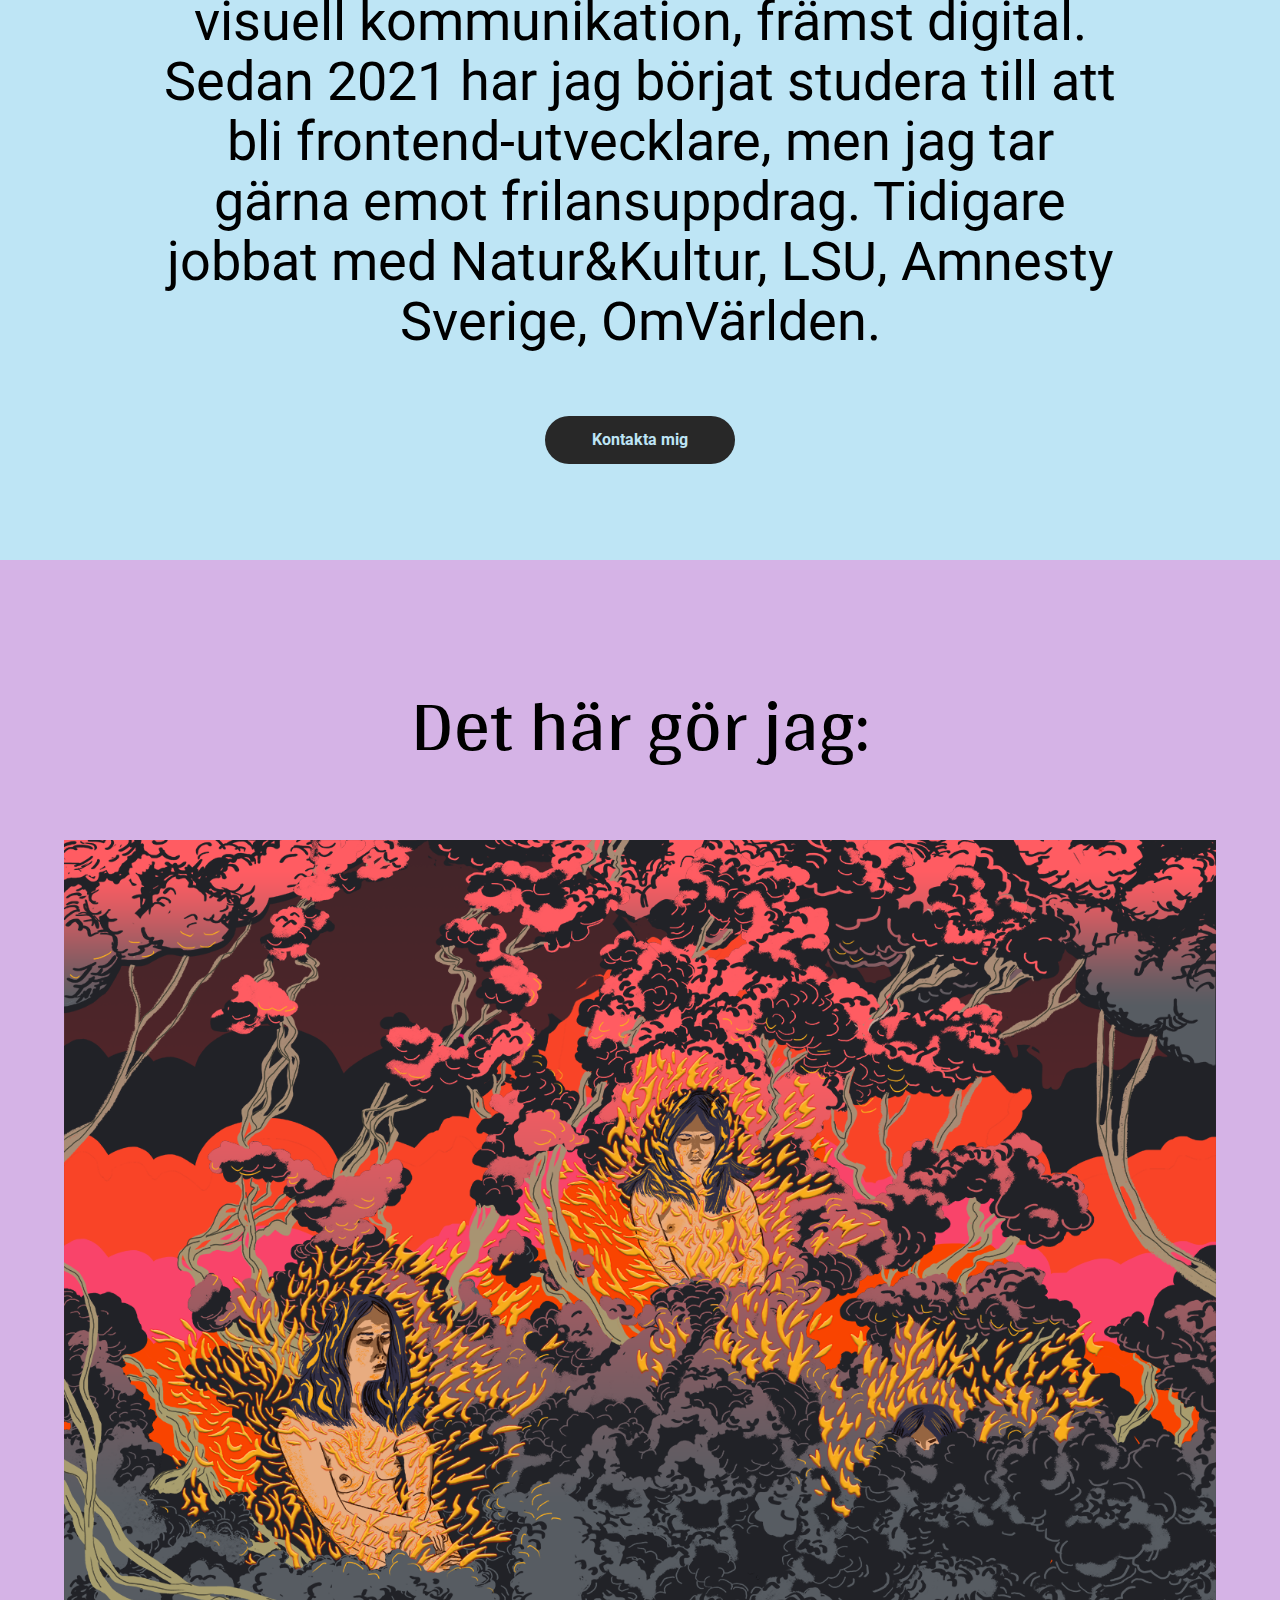
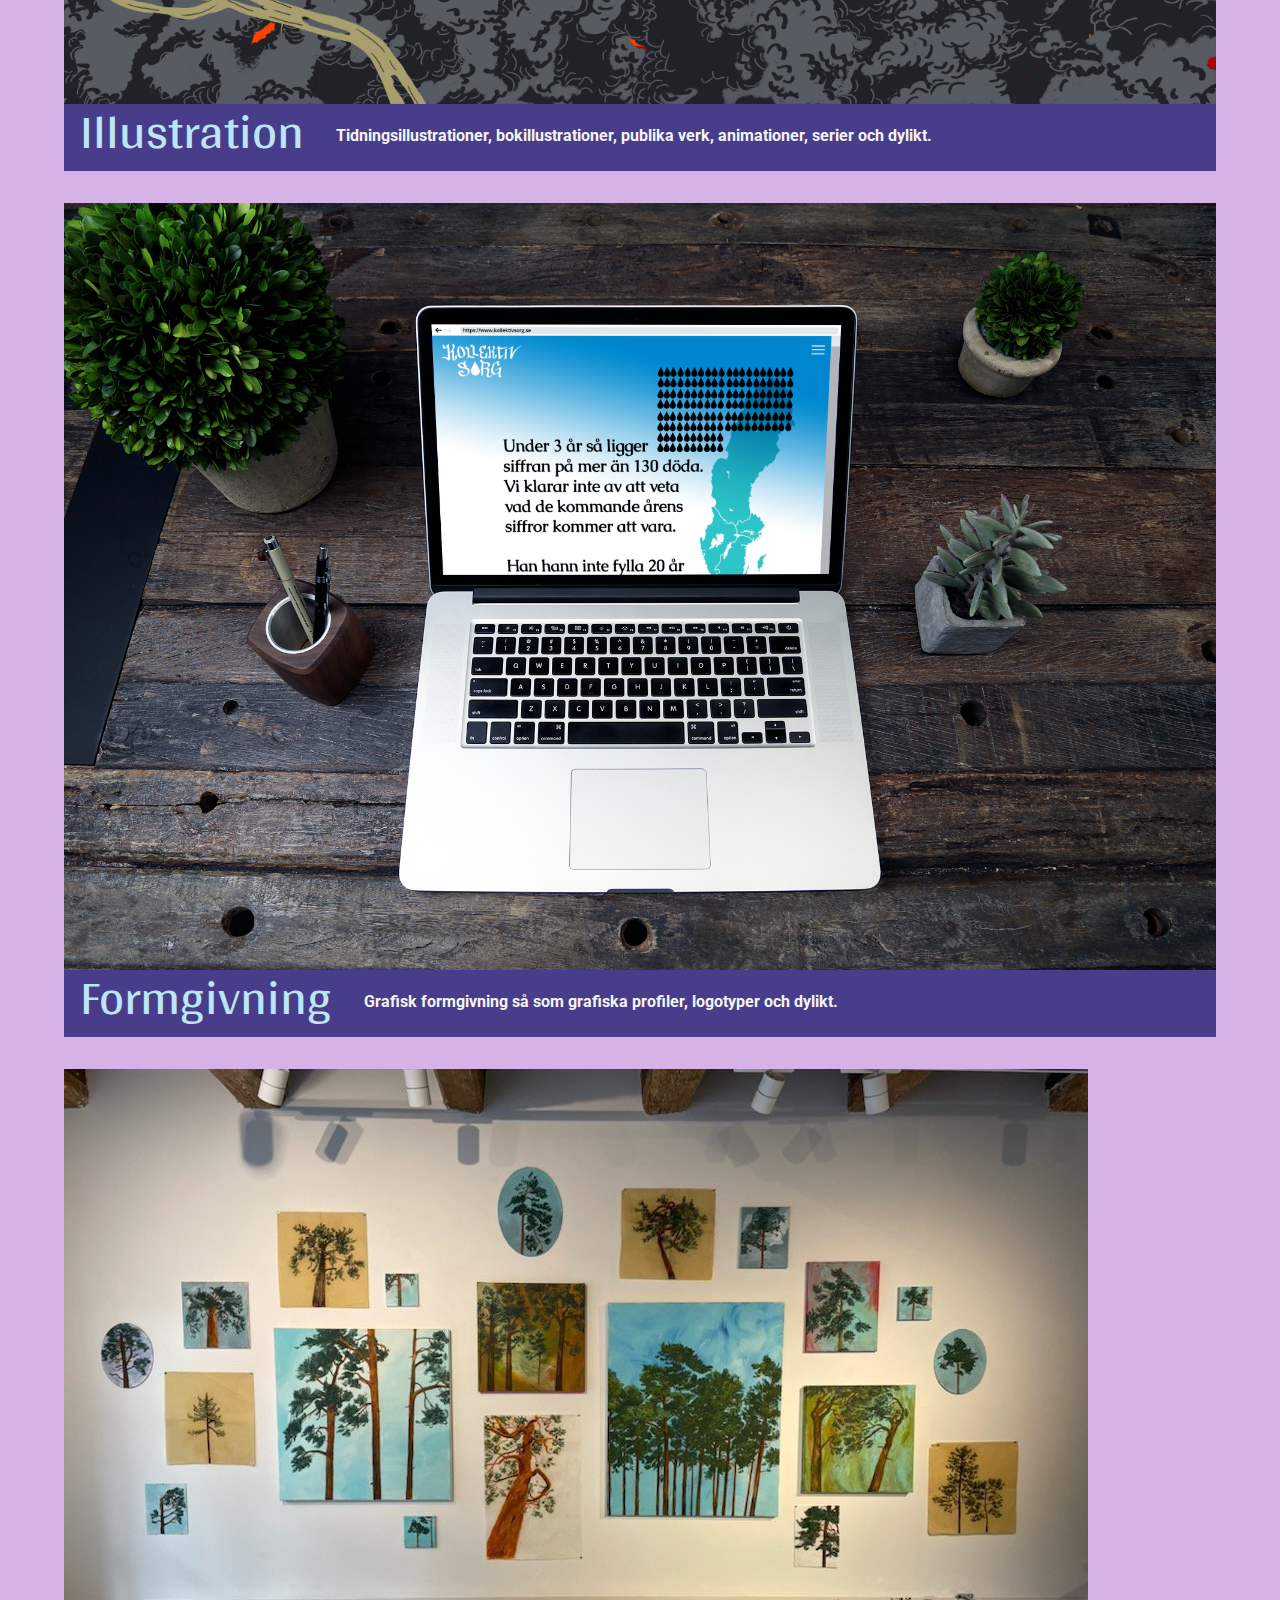
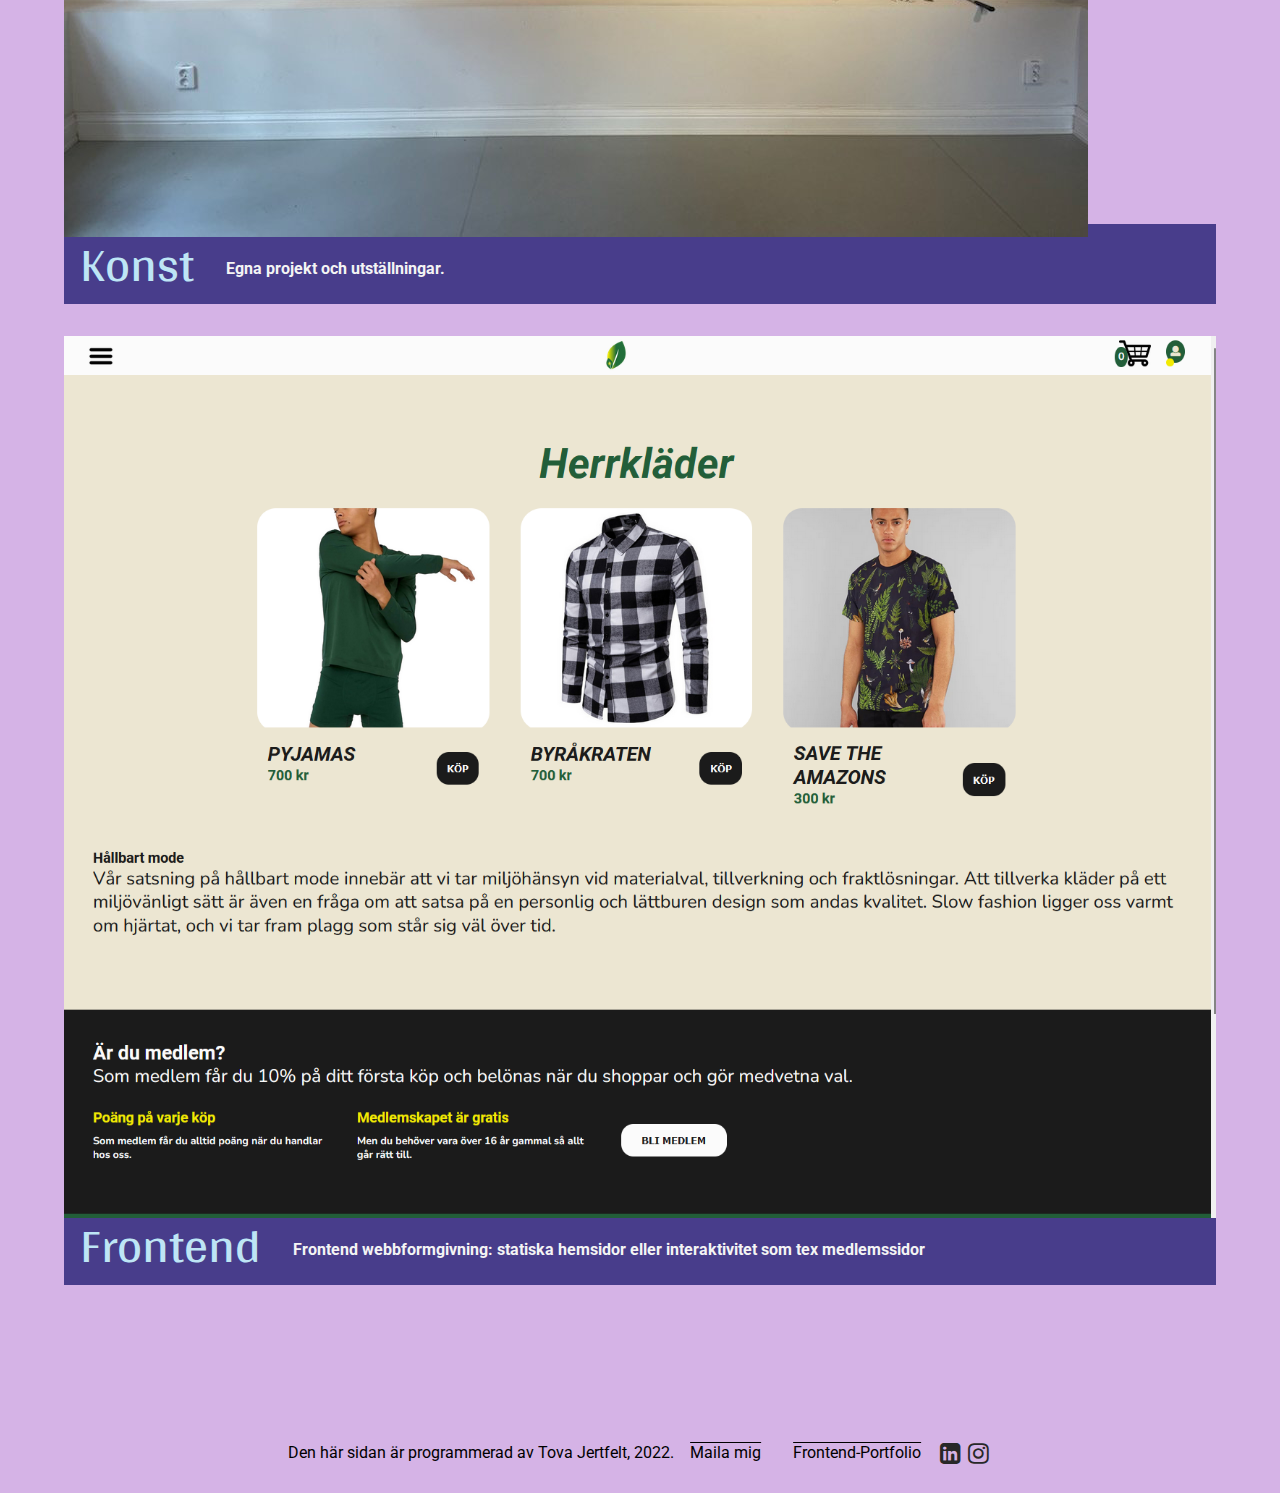
==== commit 6cd1c966: "uppdaterat hemsidan - bara konst och individuella illustrationsidor saknas!" ====
--- a/index.html
+++ b/index.html
@@ -40,6 +40,7 @@
       alt="jertfelt.com"
       style="height: 90px;
       border-radius: 50%;">
+
 
       <span>
       <a href="/"
@@ -116,12 +117,16 @@
       <h2 class="text--xl headerfont ">Det här gör jag:</h2>
     </section>
 
-
-    </section>
-
-  <section id="allContentHomepage"
-  class="categories--homepage ">
-
+    <!-- <section class="workinprogress">
+      <h2 class="text--xxl headerfont">Hej!<br>Sidan är under utveckling! Kom tillbaka snart för att få se riktigt fina saker.</h2>
+      <h3 class="text--xl text--blue text--cursive">Maila mig här: tovajertfelt@gmail.com</h3>
+      <h4 class="text--l">Tack för tålamodet</h4>
+
+    </section> -->
+   <section id="allContentHomepage"
+  class="categories--homepage">
+  
+  </section> 
 
   </section>
   </section>
@@ -164,7 +169,6 @@
     </div>
     
   </div>
-
   </section>
 
   <section id="uppdragillustrationerSection"
--- a/styles/style.css
+++ b/styles/style.css
@@ -30,7 +30,6 @@
   .mobile--hidden {
     display: none;
   }
-
 }
 
 html,
--- a/styles/style.css
+++ b/styles/style.css
@@ -30,7 +30,6 @@
   .mobile--hidden {
     display: none;
   }
-
 }
 
 html,
